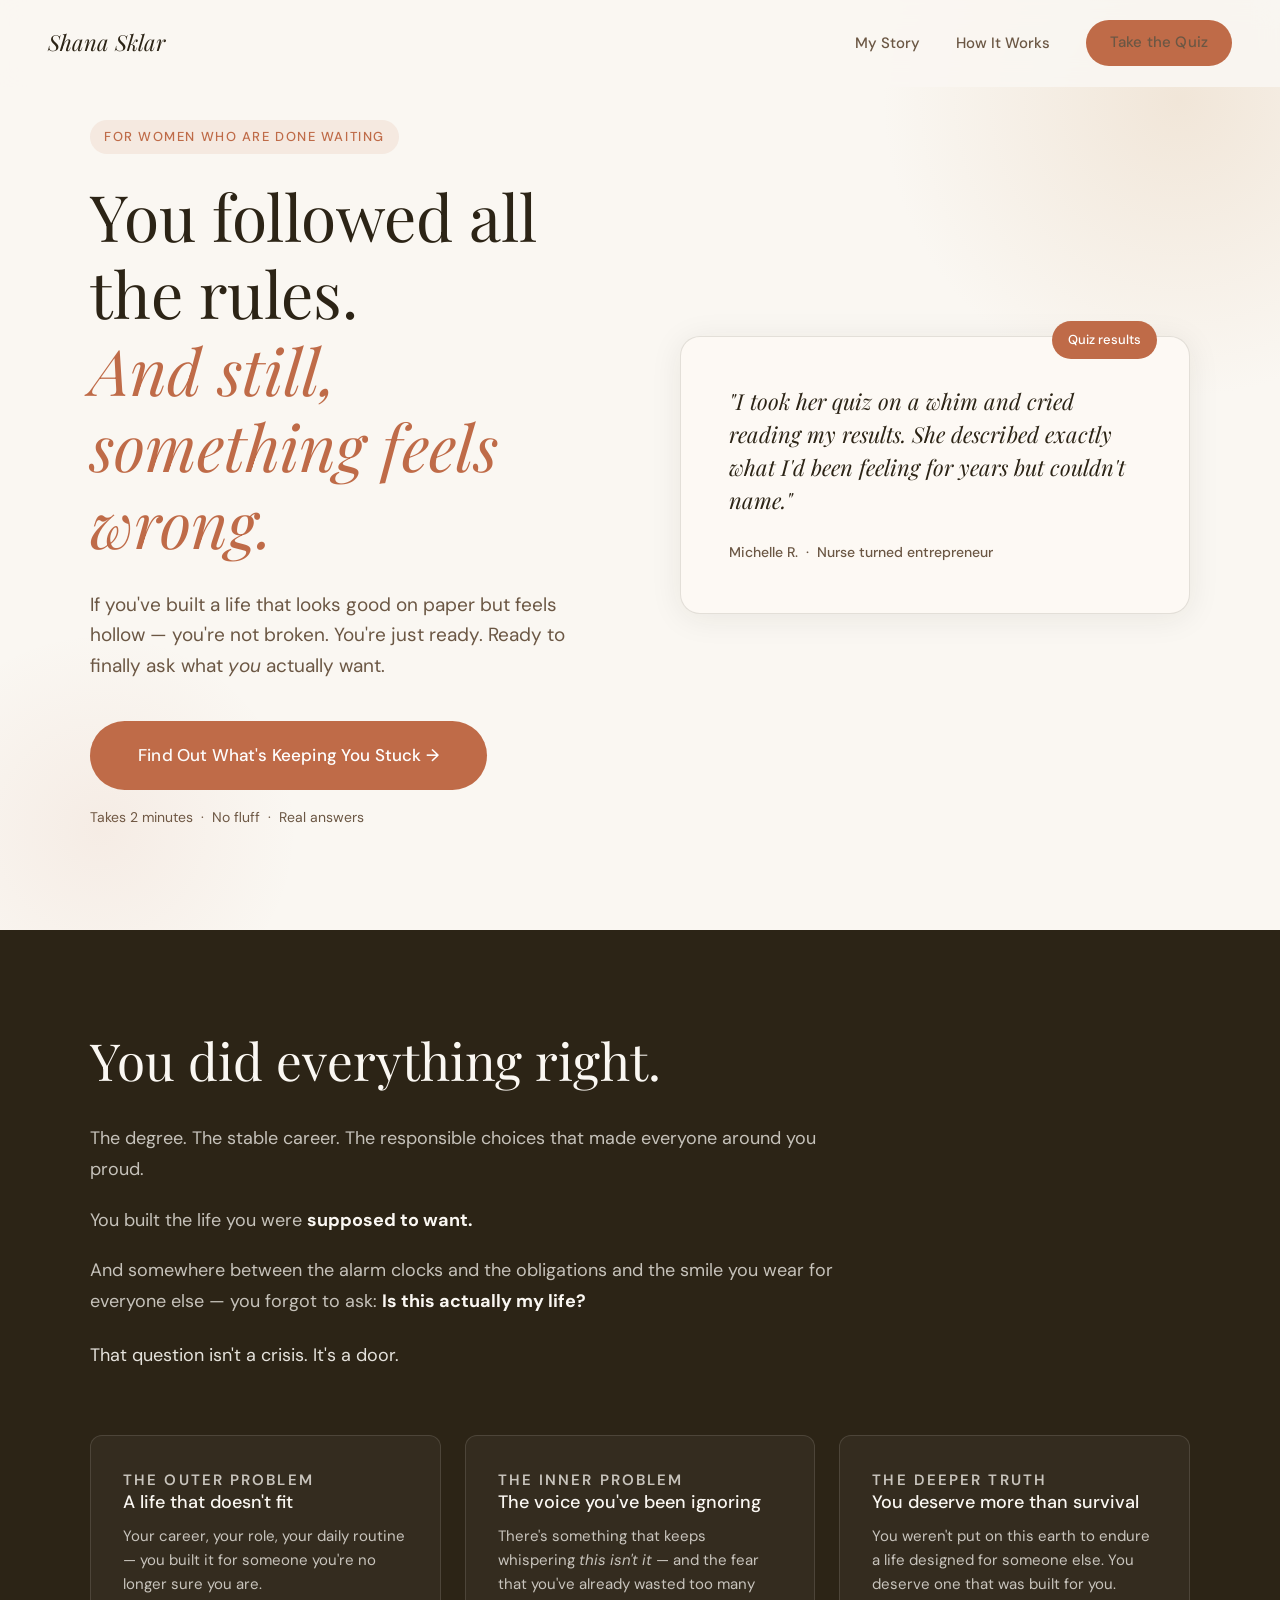
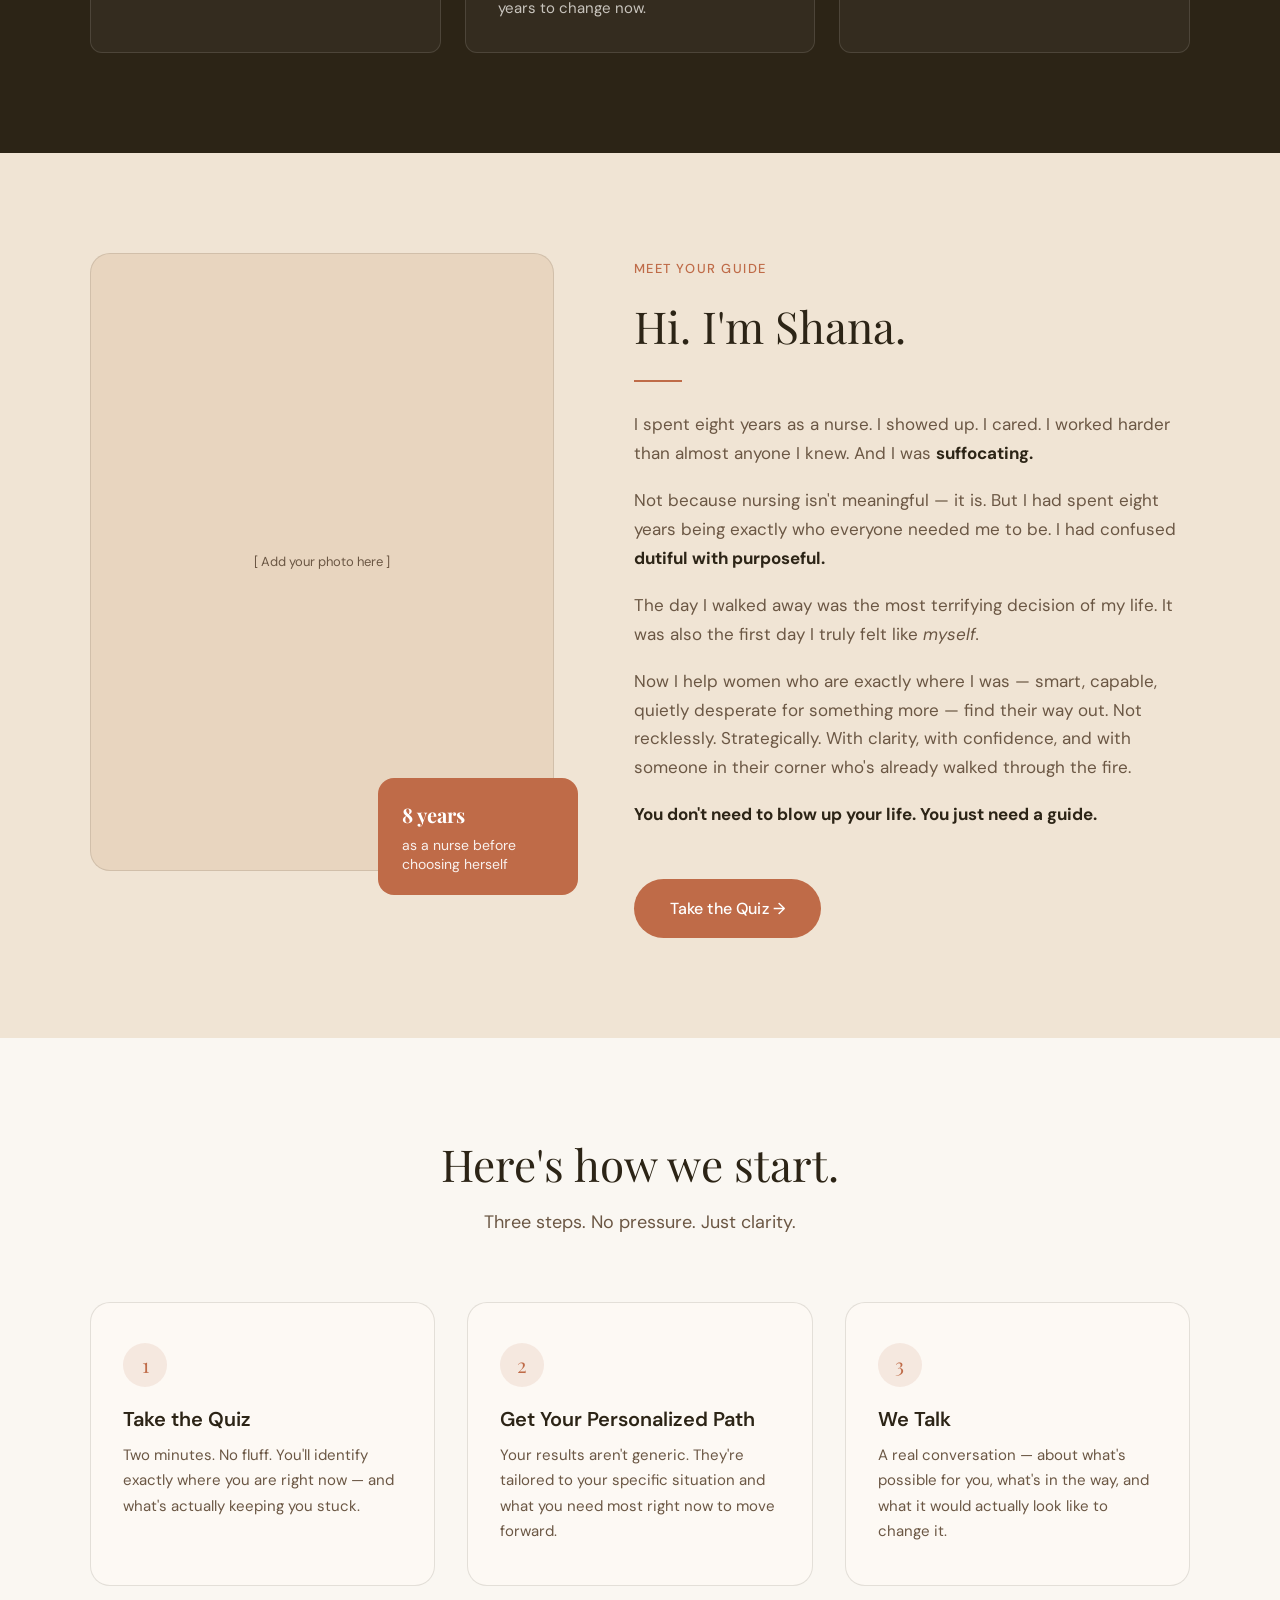
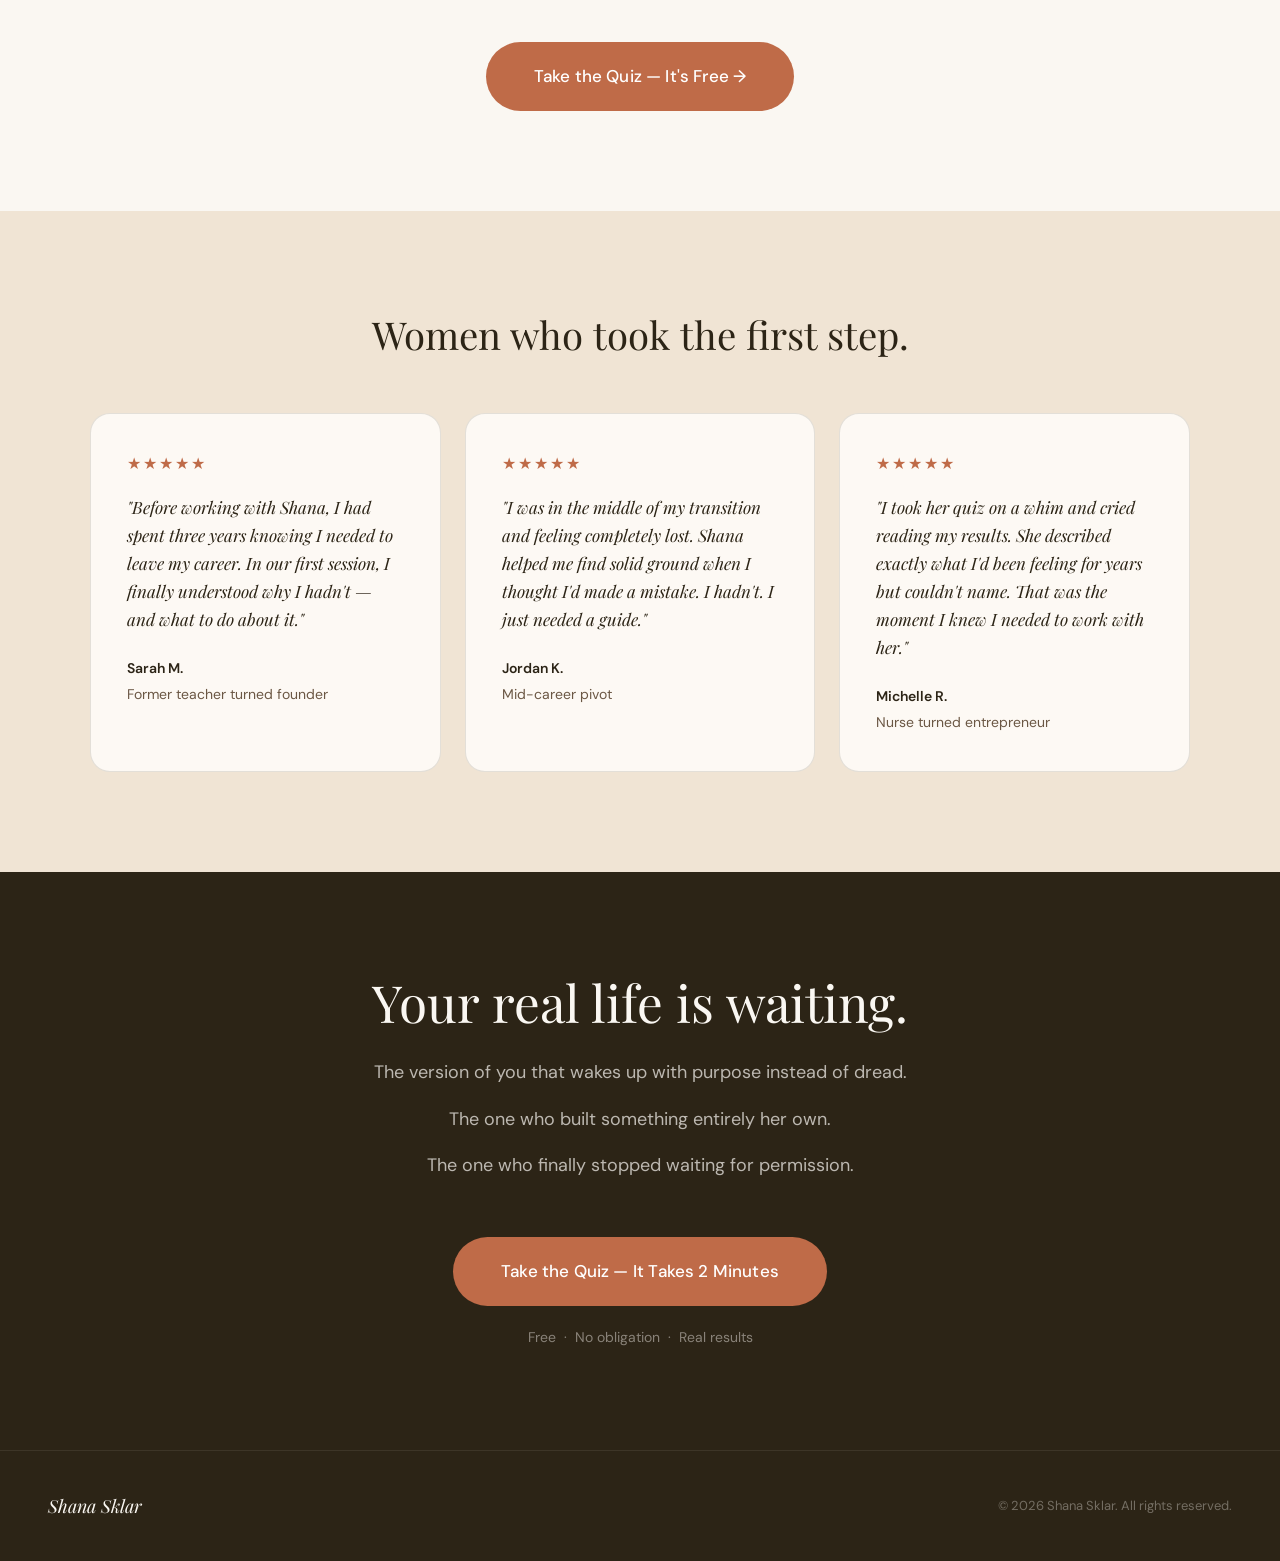
==== index.html @ ecd7fdaa "Add files via upload" ====
<!DOCTYPE html>
<html lang="en">
<head>
  <meta charset="UTF-8" />
  <meta name="viewport" content="width=device-width, initial-scale=1.0" />
  <title>Shana Sklar — Your Life Isn't Supposed to Feel Like a Trap</title>
  <meta name="description" content="Shana Sklar helps women who are done playing by everyone else's rules build a life that's actually theirs. Take the 2-minute quiz to find your path." />

  <link rel="preconnect" href="https://fonts.googleapis.com" />
  <link rel="preconnect" href="https://fonts.gstatic.com" crossorigin />
  <link href="https://fonts.googleapis.com/css2?family=Playfair+Display:ital,wght@0,400;0,500;1,400;1,500&family=DM+Sans:wght@300;400;500;600&display=swap" rel="stylesheet" />
  <link rel="stylesheet" href="style.css" />
</head>
<body>

  <!-- NAV -->
  <nav id="navbar">
    <a href="/" class="nav-logo">Shana Sklar</a>
    <ul class="nav-links">
      <li><a href="#about">My Story</a></li>
      <li><a href="#how-it-works">How It Works</a></li>
      <li><a href="quiz.html" class="btn btn-primary nav-cta">Take the Quiz</a></li>
    </ul>
  </nav>

  <!-- HERO -->
  <section class="hero" id="home">
    <div class="container">
      <div class="hero-inner">

        <div class="hero-text">
          <span class="hero-eyebrow">For women who are done waiting</span>
          <h1>You followed all the rules.<br><em>And still, something feels wrong.</em></h1>
          <p class="hero-sub">
            If you've built a life that looks good on paper but feels hollow —
            you're not broken. You're just ready. Ready to finally ask what
            <em>you</em> actually want.
          </p>
          <div class="hero-actions">
            <a href="quiz.html" class="btn btn-primary btn-lg">Find Out What's Keeping You Stuck →</a>
          </div>
          <p class="hero-note" style="margin-top:16px;">Takes 2 minutes &nbsp;·&nbsp; No fluff &nbsp;·&nbsp; Real answers</p>
        </div>

        <div class="hero-image">
          <div class="hero-card">
            <div class="hero-card-badge">Quiz results</div>
            <p class="hero-quote">
              "I took her quiz on a whim and cried reading my results.
              She described exactly what I'd been feeling for years
              but couldn't name."
            </p>
            <p class="hero-quote-author">
              Michelle R. &nbsp;·&nbsp; Nurse turned entrepreneur
            </p>
          </div>
        </div>

      </div>
    </div>
  </section>

  <!-- PROBLEM -->
  <section class="problem">
    <div class="container">

      <h2>You did everything right.</h2>
      <p>The degree. The stable career. The responsible choices that made everyone around you proud.</p>
      <p>You built the life you were <strong>supposed to want.</strong></p>
      <p>
        And somewhere between the alarm clocks and the obligations and the smile
        you wear for everyone else — you forgot to ask:
        <strong>Is this actually my life?</strong>
      </p>
      <p style="margin-top:24px; font-size:18px; color:rgba(250,247,242,0.9);">
        That question isn't a crisis. It's a door.
      </p>

      <div class="problem-pillars">
        <div class="pillar">
          <p class="pillar-label">The Outer Problem</p>
          <h4>A life that doesn't fit</h4>
          <p>Your career, your role, your daily routine — you built it for someone you're no longer sure you are.</p>
        </div>
        <div class="pillar">
          <p class="pillar-label">The Inner Problem</p>
          <h4>The voice you've been ignoring</h4>
          <p>There's something that keeps whispering <em>this isn't it</em> — and the fear that you've already wasted too many years to change now.</p>
        </div>
        <div class="pillar">
          <p class="pillar-label">The Deeper Truth</p>
          <h4>You deserve more than survival</h4>
          <p>You weren't put on this earth to endure a life designed for someone else. You deserve one that was built for you.</p>
        </div>
      </div>

    </div>
  </section>

  <!-- GUIDE -->
  <section class="guide" id="about">
    <div class="container">
      <div class="guide-inner">

        <div class="guide-image-wrap">
          <div class="guide-image-placeholder">
            <div class="placeholder-text">
              <!-- Replace this div with an <img> tag of your photo -->
              <p style="font-size:13px; color:var(--text-muted);">[ Add your photo here ]</p>
            </div>
          </div>
          <div class="guide-accent-card">
            <strong>8 years</strong>
            <p>as a nurse before choosing herself</p>
          </div>
        </div>

        <div class="guide-content">
          <span class="eyebrow">Meet your guide</span>
          <h2>Hi. I'm Shana.</h2>

          <div class="divider"></div>

          <p>I spent eight years as a nurse. I showed up. I cared. I worked harder than almost anyone I knew. And I was <strong>suffocating.</strong></p>

          <p>Not because nursing isn't meaningful — it is. But I had spent eight years being exactly who everyone needed me to be. I had confused <strong>dutiful with purposeful.</strong></p>

          <p>
            The day I walked away was the most terrifying decision of my life.
            It was also the first day I truly felt like <em>myself.</em>
          </p>

          <p>
            Now I help women who are exactly where I was — smart, capable,
            quietly desperate for something more — find their way out.
            Not recklessly. Strategically. With clarity, with confidence,
            and with someone in their corner who's already walked through the fire.
          </p>

          <p style="margin-top:8px;"><strong>You don't need to blow up your life. You just need a guide.</strong></p>

          <a href="quiz.html" class="btn btn-primary" style="margin-top:32px;">Take the Quiz →</a>
        </div>

      </div>
    </div>
  </section>

  <!-- PLAN -->
  <section class="plan" id="how-it-works">
    <div class="container">

      <h2>Here's how we start.</h2>
      <p class="sub">Three steps. No pressure. Just clarity.</p>

      <div class="plan-steps">

        <div class="plan-step">
          <div class="step-number">1</div>
          <h3>Take the Quiz</h3>
          <p>
            Two minutes. No fluff. You'll identify exactly where you are right now —
            and what's actually keeping you stuck.
          </p>
        </div>

        <div class="plan-step">
          <div class="step-number">2</div>
          <h3>Get Your Personalized Path</h3>
          <p>
            Your results aren't generic. They're tailored to your specific situation
            and what you need most right now to move forward.
          </p>
        </div>

        <div class="plan-step">
          <div class="step-number">3</div>
          <h3>We Talk</h3>
          <p>
            A real conversation — about what's possible for you, what's in the way,
            and what it would actually look like to change it.
          </p>
        </div>

      </div>

      <a href="quiz.html" class="btn btn-primary btn-lg">Take the Quiz — It's Free →</a>

    </div>
  </section>

  <!-- TESTIMONIALS -->
  <section class="testimonials">
    <div class="container">

      <h2>Women who took the first step.</h2>

      <div class="testimonial-grid">

        <div class="testimonial-card">
          <div class="testimonial-stars">★★★★★</div>
          <blockquote>
            "Before working with Shana, I had spent three years knowing I needed to leave
            my career. In our first session, I finally understood why I hadn't — and what
            to do about it."
          </blockquote>
          <div class="testimonial-author">
            Sarah M.
            <span>Former teacher turned founder</span>
          </div>
        </div>

        <div class="testimonial-card">
          <div class="testimonial-stars">★★★★★</div>
          <blockquote>
            "I was in the middle of my transition and feeling completely lost. Shana helped
            me find solid ground when I thought I'd made a mistake. I hadn't. I just needed
            a guide."
          </blockquote>
          <div class="testimonial-author">
            Jordan K.
            <span>Mid-career pivot</span>
          </div>
        </div>

        <div class="testimonial-card">
          <div class="testimonial-stars">★★★★★</div>
          <blockquote>
            "I took her quiz on a whim and cried reading my results. She described exactly
            what I'd been feeling for years but couldn't name. That was the moment I knew
            I needed to work with her."
          </blockquote>
          <div class="testimonial-author">
            Michelle R.
            <span>Nurse turned entrepreneur</span>
          </div>
        </div>

      </div>

    </div>
  </section>

  <!-- FINAL CTA -->
  <section class="cta-final">
    <div class="container container-narrow text-center">

      <h2>Your real life is waiting.</h2>

      <p>The version of you that wakes up with purpose instead of dread.</p>
      <p>The one who built something entirely her own.</p>
      <p>The one who finally stopped waiting for permission.</p>

      <a href="quiz.html" class="btn btn-primary btn-lg">Take the Quiz — It Takes 2 Minutes</a>

      <span class="cta-note">Free &nbsp;·&nbsp; No obligation &nbsp;·&nbsp; Real results</span>

    </div>
  </section>

  <!-- FOOTER -->
  <footer>
    <a href="/" class="footer-logo">Shana Sklar</a>
    <p class="footer-copy">© 2026 Shana Sklar. All rights reserved.</p>
  </footer>

  <script>
    const navbar = document.getElementById('navbar');
    window.addEventListener('scroll', () => {
      navbar.classList.toggle('scrolled', window.scrollY > 40);
    });
  </script>

</body>
</html>
---- style.css ----
:root {
  --cream: #FAF7F2;
  --warm-white: #FDF9F4;
  --text: #2C2416;
  --text-muted: #6B5744;
  --terracotta: #BF6B48;
  --terracotta-hover: #A85A39;
  --sand: #E8D5BF;
  --sand-light: #F0E4D4;
  --border: rgba(44, 36, 22, 0.12);
  --shadow: 0 4px 32px rgba(44, 36, 22, 0.08);
  --radius: 12px;
}

* { margin: 0; padding: 0; box-sizing: border-box; }

html { scroll-behavior: smooth; }

body {
  font-family: 'DM Sans', sans-serif;
  background: var(--cream);
  color: var(--text);
  line-height: 1.7;
  font-size: 17px;
  -webkit-font-smoothing: antialiased;
}

h1, h2, h3, h4 {
  font-family: 'Playfair Display', serif;
  line-height: 1.2;
  font-weight: 400;
}

p { max-width: 62ch; }

a { color: var(--terracotta); text-decoration: none; }
a:hover { color: var(--terracotta-hover); }

img { display: block; max-width: 100%; }

/* ── Buttons ── */
.btn {
  display: inline-flex;
  align-items: center;
  gap: 8px;
  padding: 16px 36px;
  border-radius: 50px;
  font-family: 'DM Sans', sans-serif;
  font-size: 16px;
  font-weight: 500;
  cursor: pointer;
  border: none;
  transition: all 0.22s ease;
  letter-spacing: 0.01em;
  text-decoration: none;
}

.btn-primary {
  background: var(--terracotta);
  color: #fff;
}
.btn-primary:hover {
  background: var(--terracotta-hover);
  color: #fff;
  transform: translateY(-2px);
  box-shadow: 0 8px 24px rgba(191, 107, 72, 0.35);
}

.btn-ghost {
  background: transparent;
  color: var(--text);
  border: 1.5px solid var(--border);
}
.btn-ghost:hover {
  border-color: var(--terracotta);
  color: var(--terracotta);
}

.btn-lg { padding: 20px 48px; font-size: 17px; }

/* ── Nav ── */
nav {
  position: fixed;
  top: 0; left: 0; right: 0;
  z-index: 100;
  padding: 20px 48px;
  display: flex;
  align-items: center;
  justify-content: space-between;
  background: rgba(250, 247, 242, 0.9);
  backdrop-filter: blur(12px);
  border-bottom: 1px solid transparent;
  transition: border-color 0.3s ease;
}

nav.scrolled { border-color: var(--border); }

.nav-logo {
  font-family: 'Playfair Display', serif;
  font-size: 22px;
  font-style: italic;
  color: var(--text);
  text-decoration: none;
}

.nav-links {
  display: flex;
  align-items: center;
  gap: 36px;
  list-style: none;
}

.nav-links a {
  color: var(--text-muted);
  font-size: 15px;
  font-weight: 500;
  text-decoration: none;
  transition: color 0.2s;
}
.nav-links a:hover { color: var(--text); }

.nav-cta {
  padding: 10px 24px;
  font-size: 14px;
}

/* ── Sections ── */
section { padding: 100px 48px; }

.container {
  max-width: 1100px;
  margin: 0 auto;
}

.container-narrow {
  max-width: 720px;
  margin: 0 auto;
}

/* ── Hero ── */
.hero {
  min-height: 100vh;
  display: flex;
  align-items: center;
  padding-top: 120px;
  background: var(--cream);
  position: relative;
  overflow: hidden;
}

.hero::before {
  content: '';
  position: absolute;
  top: -200px; right: -200px;
  width: 600px; height: 600px;
  background: radial-gradient(circle, rgba(232, 213, 191, 0.5) 0%, transparent 70%);
  border-radius: 50%;
  pointer-events: none;
}

.hero::after {
  content: '';
  position: absolute;
  bottom: -100px; left: -100px;
  width: 400px; height: 400px;
  background: radial-gradient(circle, rgba(191, 107, 72, 0.08) 0%, transparent 70%);
  border-radius: 50%;
  pointer-events: none;
}

.hero-inner {
  display: grid;
  grid-template-columns: 1fr 1fr;
  gap: 80px;
  align-items: center;
}

.hero-eyebrow {
  display: inline-block;
  font-size: 13px;
  font-weight: 500;
  letter-spacing: 0.12em;
  text-transform: uppercase;
  color: var(--terracotta);
  margin-bottom: 24px;
  padding: 6px 14px;
  background: rgba(191, 107, 72, 0.1);
  border-radius: 50px;
}

.hero h1 {
  font-size: clamp(40px, 5vw, 64px);
  margin-bottom: 28px;
  color: var(--text);
}

.hero h1 em {
  font-style: italic;
  color: var(--terracotta);
}

.hero-sub {
  font-size: 19px;
  color: var(--text-muted);
  margin-bottom: 40px;
  max-width: 52ch;
  line-height: 1.6;
}

.hero-actions {
  display: flex;
  align-items: center;
  gap: 20px;
  flex-wrap: wrap;
}

.hero-note {
  font-size: 14px;
  color: var(--text-muted);
}

.hero-image {
  position: relative;
}

.hero-card {
  background: var(--warm-white);
  border: 1px solid var(--border);
  border-radius: 20px;
  padding: 48px;
  box-shadow: var(--shadow);
  position: relative;
}

.hero-quote {
  font-family: 'Playfair Display', serif;
  font-size: 22px;
  font-style: italic;
  color: var(--text);
  line-height: 1.5;
  margin-bottom: 24px;
}

.hero-quote-author {
  font-size: 14px;
  color: var(--text-muted);
  font-weight: 500;
}

.hero-card-badge {
  position: absolute;
  top: -16px; right: 32px;
  background: var(--terracotta);
  color: #fff;
  font-size: 13px;
  font-weight: 500;
  padding: 8px 16px;
  border-radius: 50px;
}

/* ── Problem ── */
.problem {
  background: var(--text);
  color: var(--cream);
}

.problem h2 {
  font-size: clamp(32px, 4vw, 52px);
  color: var(--cream);
  margin-bottom: 32px;
}

.problem p {
  color: rgba(250, 247, 242, 0.75);
  font-size: 18px;
  margin-bottom: 20px;
  max-width: 64ch;
}

.problem p strong {
  color: var(--cream);
}

.problem-pillars {
  display: grid;
  grid-template-columns: repeat(3, 1fr);
  gap: 24px;
  margin-top: 64px;
}

.pillar {
  padding: 32px;
  border: 1px solid rgba(250, 247, 242, 0.12);
  border-radius: var(--radius);
  background: rgba(250, 247, 242, 0.04);
}

.pillar-label {
  font-size: 11px;
  font-weight: 600;
  letter-spacing: 0.14em;
  text-transform: uppercase;
  color: var(--terracotta);
  margin-bottom: 12px;
}

.pillar h4 {
  font-size: 18px;
  color: var(--cream);
  margin-bottom: 10px;
  font-family: 'DM Sans', sans-serif;
  font-weight: 500;
}

.pillar p {
  font-size: 15px;
  line-height: 1.6;
  margin-bottom: 0;
}

/* ── Guide (About) ── */
.guide {
  background: var(--sand-light);
}

.guide-inner {
  display: grid;
  grid-template-columns: 1fr 1.2fr;
  gap: 80px;
  align-items: start;
}

.guide-image-wrap {
  position: relative;
}

.guide-image-placeholder {
  width: 100%;
  aspect-ratio: 3/4;
  border-radius: 20px;
  background: var(--sand);
  display: flex;
  align-items: center;
  justify-content: center;
  color: var(--text-muted);
  font-size: 14px;
  border: 1px solid var(--border);
  overflow: hidden;
}

.guide-image-placeholder .placeholder-text {
  text-align: center;
  padding: 20px;
}

.guide-accent-card {
  position: absolute;
  bottom: -24px; right: -24px;
  background: var(--terracotta);
  color: #fff;
  border-radius: 16px;
  padding: 20px 24px;
  max-width: 200px;
}

.guide-accent-card p {
  font-size: 14px;
  line-height: 1.4;
  max-width: none;
  color: rgba(255,255,255,0.9);
}

.guide-accent-card strong {
  font-size: 20px;
  display: block;
  margin-bottom: 4px;
  font-family: 'Playfair Display', serif;
}

.guide-content .eyebrow {
  display: inline-block;
  font-size: 13px;
  font-weight: 500;
  letter-spacing: 0.12em;
  text-transform: uppercase;
  color: var(--terracotta);
  margin-bottom: 20px;
}

.guide-content h2 {
  font-size: clamp(28px, 3.5vw, 44px);
  margin-bottom: 28px;
}

.guide-content p {
  color: var(--text-muted);
  margin-bottom: 18px;
  font-size: 17px;
  max-width: 58ch;
}

.guide-content p strong {
  color: var(--text);
}

/* ── Plan ── */
.plan {
  background: var(--cream);
  text-align: center;
}

.plan h2 {
  font-size: clamp(28px, 3.5vw, 44px);
  margin-bottom: 16px;
}

.plan .sub {
  color: var(--text-muted);
  font-size: 18px;
  margin: 0 auto 64px;
}

.plan-steps {
  display: grid;
  grid-template-columns: repeat(3, 1fr);
  gap: 32px;
  margin-bottom: 56px;
}

.plan-step {
  background: var(--warm-white);
  border: 1px solid var(--border);
  border-radius: 20px;
  padding: 40px 32px;
  text-align: left;
  position: relative;
}

.step-number {
  width: 44px; height: 44px;
  border-radius: 50%;
  background: rgba(191, 107, 72, 0.12);
  color: var(--terracotta);
  font-family: 'Playfair Display', serif;
  font-size: 20px;
  display: flex;
  align-items: center;
  justify-content: center;
  margin-bottom: 20px;
}

.plan-step h3 {
  font-size: 20px;
  margin-bottom: 12px;
  font-family: 'DM Sans', sans-serif;
  font-weight: 600;
}

.plan-step p {
  color: var(--text-muted);
  font-size: 15px;
  max-width: none;
}

.connector {
  display: none;
}

/* ── Testimonials ── */
.testimonials {
  background: var(--sand-light);
}

.testimonials h2 {
  font-size: clamp(28px, 3vw, 40px);
  text-align: center;
  margin-bottom: 56px;
}

.testimonial-grid {
  display: grid;
  grid-template-columns: repeat(3, 1fr);
  gap: 24px;
}

.testimonial-card {
  background: var(--warm-white);
  border: 1px solid var(--border);
  border-radius: 20px;
  padding: 36px;
}

.testimonial-stars {
  color: var(--terracotta);
  font-size: 16px;
  letter-spacing: 2px;
  margin-bottom: 16px;
}

.testimonial-card blockquote {
  font-style: italic;
  font-size: 16px;
  color: var(--text);
  line-height: 1.65;
  margin-bottom: 24px;
  font-family: 'Playfair Display', serif;
  font-size: 17px;
}

.testimonial-author {
  font-size: 14px;
  font-weight: 600;
  color: var(--text);
}

.testimonial-author span {
  display: block;
  font-weight: 400;
  color: var(--text-muted);
  margin-top: 2px;
}

/* ── CTA Final ── */
.cta-final {
  background: var(--text);
  text-align: center;
  color: var(--cream);
}

.cta-final h2 {
  font-size: clamp(32px, 4vw, 52px);
  color: var(--cream);
  margin-bottom: 24px;
}

.cta-final p {
  color: rgba(250, 247, 242, 0.7);
  font-size: 18px;
  margin: 0 auto 16px;
  max-width: 56ch;
}

.cta-final .cta-note {
  font-size: 14px;
  color: rgba(250, 247, 242, 0.45);
  margin-top: 20px;
  display: block;
}

.cta-final .btn-primary {
  margin-top: 40px;
}

/* ── Footer ── */
footer {
  padding: 40px 48px;
  background: var(--text);
  border-top: 1px solid rgba(250,247,242,0.08);
  display: flex;
  align-items: center;
  justify-content: space-between;
  flex-wrap: wrap;
  gap: 16px;
}

.footer-logo {
  font-family: 'Playfair Display', serif;
  font-size: 18px;
  font-style: italic;
  color: var(--cream);
  text-decoration: none;
}

.footer-copy {
  font-size: 13px;
  color: rgba(250, 247, 242, 0.35);
}

/* ── Quiz Page ── */
.quiz-page {
  min-height: 100vh;
  background: var(--cream);
  display: flex;
  flex-direction: column;
}

.quiz-nav {
  padding: 24px 48px;
  display: flex;
  align-items: center;
  justify-content: space-between;
  border-bottom: 1px solid var(--border);
}

.quiz-progress-bar {
  height: 4px;
  background: var(--sand);
  border-radius: 2px;
  overflow: hidden;
}

.quiz-progress-fill {
  height: 100%;
  background: var(--terracotta);
  border-radius: 2px;
  transition: width 0.4s ease;
}

.quiz-body {
  flex: 1;
  display: flex;
  align-items: center;
  justify-content: center;
  padding: 60px 24px;
}

.quiz-screen {
  width: 100%;
  max-width: 680px;
  animation: fadeUp 0.35s ease both;
}

@keyframes fadeUp {
  from { opacity: 0; transform: translateY(20px); }
  to   { opacity: 1; transform: translateY(0); }
}

.quiz-step-label {
  font-size: 13px;
  font-weight: 500;
  letter-spacing: 0.1em;
  text-transform: uppercase;
  color: var(--terracotta);
  margin-bottom: 16px;
}

.quiz-question {
  font-family: 'Playfair Display', serif;
  font-size: clamp(22px, 3vw, 32px);
  color: var(--text);
  margin-bottom: 40px;
  line-height: 1.3;
}

.quiz-answers {
  display: flex;
  flex-direction: column;
  gap: 12px;
  margin-bottom: 40px;
}

.answer-card {
  padding: 20px 24px;
  border: 1.5px solid var(--border);
  border-radius: var(--radius);
  background: var(--warm-white);
  cursor: pointer;
  transition: all 0.2s ease;
  font-size: 16px;
  color: var(--text-muted);
  text-align: left;
  line-height: 1.5;
}

.answer-card:hover {
  border-color: var(--terracotta);
  color: var(--text);
  background: rgba(191, 107, 72, 0.04);
  transform: translateX(4px);
}

.answer-card.selected {
  border-color: var(--terracotta);
  background: rgba(191, 107, 72, 0.08);
  color: var(--text);
}

.quiz-nav-row {
  display: flex;
  align-items: center;
  justify-content: space-between;
  gap: 16px;
}

.quiz-back {
  background: none;
  border: none;
  color: var(--text-muted);
  font-family: 'DM Sans', sans-serif;
  font-size: 15px;
  cursor: pointer;
  display: flex;
  align-items: center;
  gap: 6px;
  padding: 0;
  transition: color 0.2s;
}
.quiz-back:hover { color: var(--text); }
.quiz-back:disabled { opacity: 0.3; cursor: default; }

/* Lead capture screen */
.lead-screen {
  text-align: center;
}

.lead-screen h2 {
  font-size: clamp(24px, 3vw, 36px);
  margin-bottom: 16px;
}

.lead-screen p {
  color: var(--text-muted);
  margin: 0 auto 40px;
  font-size: 17px;
}

.lead-form {
  display: flex;
  flex-direction: column;
  gap: 16px;
  max-width: 440px;
  margin: 0 auto;
}

.field {
  display: flex;
  flex-direction: column;
  gap: 6px;
  text-align: left;
}

.field label {
  font-size: 14px;
  font-weight: 500;
  color: var(--text);
}

.field input {
  padding: 14px 18px;
  border: 1.5px solid var(--border);
  border-radius: var(--radius);
  background: var(--warm-white);
  font-family: 'DM Sans', sans-serif;
  font-size: 16px;
  color: var(--text);
  transition: border-color 0.2s;
  outline: none;
}

.field input:focus {
  border-color: var(--terracotta);
}

.field input::placeholder {
  color: rgba(107, 87, 68, 0.45);
}

.lead-form .btn {
  margin-top: 8px;
}

.form-fine-print {
  font-size: 13px;
  color: var(--text-muted);
  opacity: 0.6;
  margin-top: 12px;
}

/* Loading screen */
.loading-screen {
  text-align: center;
}

.loader-dots {
  display: flex;
  gap: 8px;
  justify-content: center;
  margin-bottom: 24px;
}

.loader-dots span {
  width: 10px; height: 10px;
  background: var(--terracotta);
  border-radius: 50%;
  animation: bounce 1.4s infinite ease-in-out both;
}

.loader-dots span:nth-child(1) { animation-delay: -0.32s; }
.loader-dots span:nth-child(2) { animation-delay: -0.16s; }

@keyframes bounce {
  0%, 80%, 100% { transform: scale(0.6); opacity: 0.4; }
  40%            { transform: scale(1.1); opacity: 1; }
}

.loading-screen p {
  color: var(--text-muted);
  font-size: 17px;
  margin: 0 auto;
}

/* ── Results Page ── */
.results-page {
  min-height: 100vh;
  background: var(--cream);
}

.results-hero {
  padding: 120px 48px 80px;
  text-align: center;
  background: var(--sand-light);
  border-bottom: 1px solid var(--border);
}

.result-type-badge {
  display: inline-block;
  background: var(--terracotta);
  color: #fff;
  font-size: 12px;
  font-weight: 600;
  letter-spacing: 0.12em;
  text-transform: uppercase;
  padding: 8px 20px;
  border-radius: 50px;
  margin-bottom: 28px;
}

.results-hero h1 {
  font-size: clamp(32px, 4.5vw, 56px);
  margin-bottom: 24px;
  max-width: 16ch;
  margin-left: auto;
  margin-right: auto;
}

.results-hero .lead {
  font-size: 19px;
  color: var(--text-muted);
  max-width: 58ch;
  margin: 0 auto 48px;
  line-height: 1.65;
}

.results-body {
  padding: 80px 48px;
}

.results-grid {
  max-width: 900px;
  margin: 0 auto;
  display: grid;
  grid-template-columns: 1fr 1fr;
  gap: 32px;
  margin-bottom: 64px;
}

.result-card {
  background: var(--warm-white);
  border: 1px solid var(--border);
  border-radius: 20px;
  padding: 36px;
}

.result-card h3 {
  font-size: 16px;
  font-weight: 600;
  font-family: 'DM Sans', sans-serif;
  color: var(--text-muted);
  text-transform: uppercase;
  letter-spacing: 0.08em;
  font-size: 12px;
  margin-bottom: 12px;
}

.result-card p {
  font-size: 16px;
  color: var(--text);
  line-height: 1.6;
  max-width: none;
}

.results-copy {
  max-width: 680px;
  margin: 0 auto 80px;
}

.results-copy h2 {
  font-size: clamp(26px, 3vw, 38px);
  margin-bottom: 24px;
}

.results-copy p {
  color: var(--text-muted);
  font-size: 17px;
  margin-bottom: 20px;
  max-width: none;
}

.results-copy p strong { color: var(--text); }

.results-cta-box {
  max-width: 680px;
  margin: 0 auto;
  background: var(--text);
  border-radius: 24px;
  padding: 56px;
  text-align: center;
  color: var(--cream);
}

.results-cta-box h2 {
  color: var(--cream);
  font-size: clamp(24px, 3vw, 36px);
  margin-bottom: 16px;
}

.results-cta-box p {
  color: rgba(250, 247, 242, 0.7);
  margin: 0 auto 36px;
  font-size: 17px;
}

.calendly-placeholder {
  background: rgba(250, 247, 242, 0.06);
  border: 1px dashed rgba(250, 247, 242, 0.2);
  border-radius: 12px;
  padding: 40px;
  color: rgba(250, 247, 242, 0.5);
  font-size: 14px;
  margin-bottom: 24px;
}

/* ── Utilities ── */
.text-center { text-align: center; }
.hidden { display: none !important; }

.divider {
  width: 48px;
  height: 2px;
  background: var(--terracotta);
  margin-bottom: 28px;
}

/* ── Mobile ── */
@media (max-width: 900px) {
  nav { padding: 18px 24px; }
  .nav-links { display: none; }
  section { padding: 72px 24px; }

  .hero-inner { grid-template-columns: 1fr; gap: 40px; }
  .hero-image { display: none; }

  .problem-pillars { grid-template-columns: 1fr; }

  .guide-inner { grid-template-columns: 1fr; }
  .guide-image-wrap { display: none; }

  .plan-steps { grid-template-columns: 1fr; }

  .testimonial-grid { grid-template-columns: 1fr; }

  .results-grid { grid-template-columns: 1fr; }
  .results-hero { padding: 100px 24px 60px; }
  .results-body { padding: 60px 24px; }
  .results-cta-box { padding: 40px 24px; }

  footer { flex-direction: column; text-align: center; padding: 32px 24px; }

  .quiz-nav { padding: 18px 24px; }
}
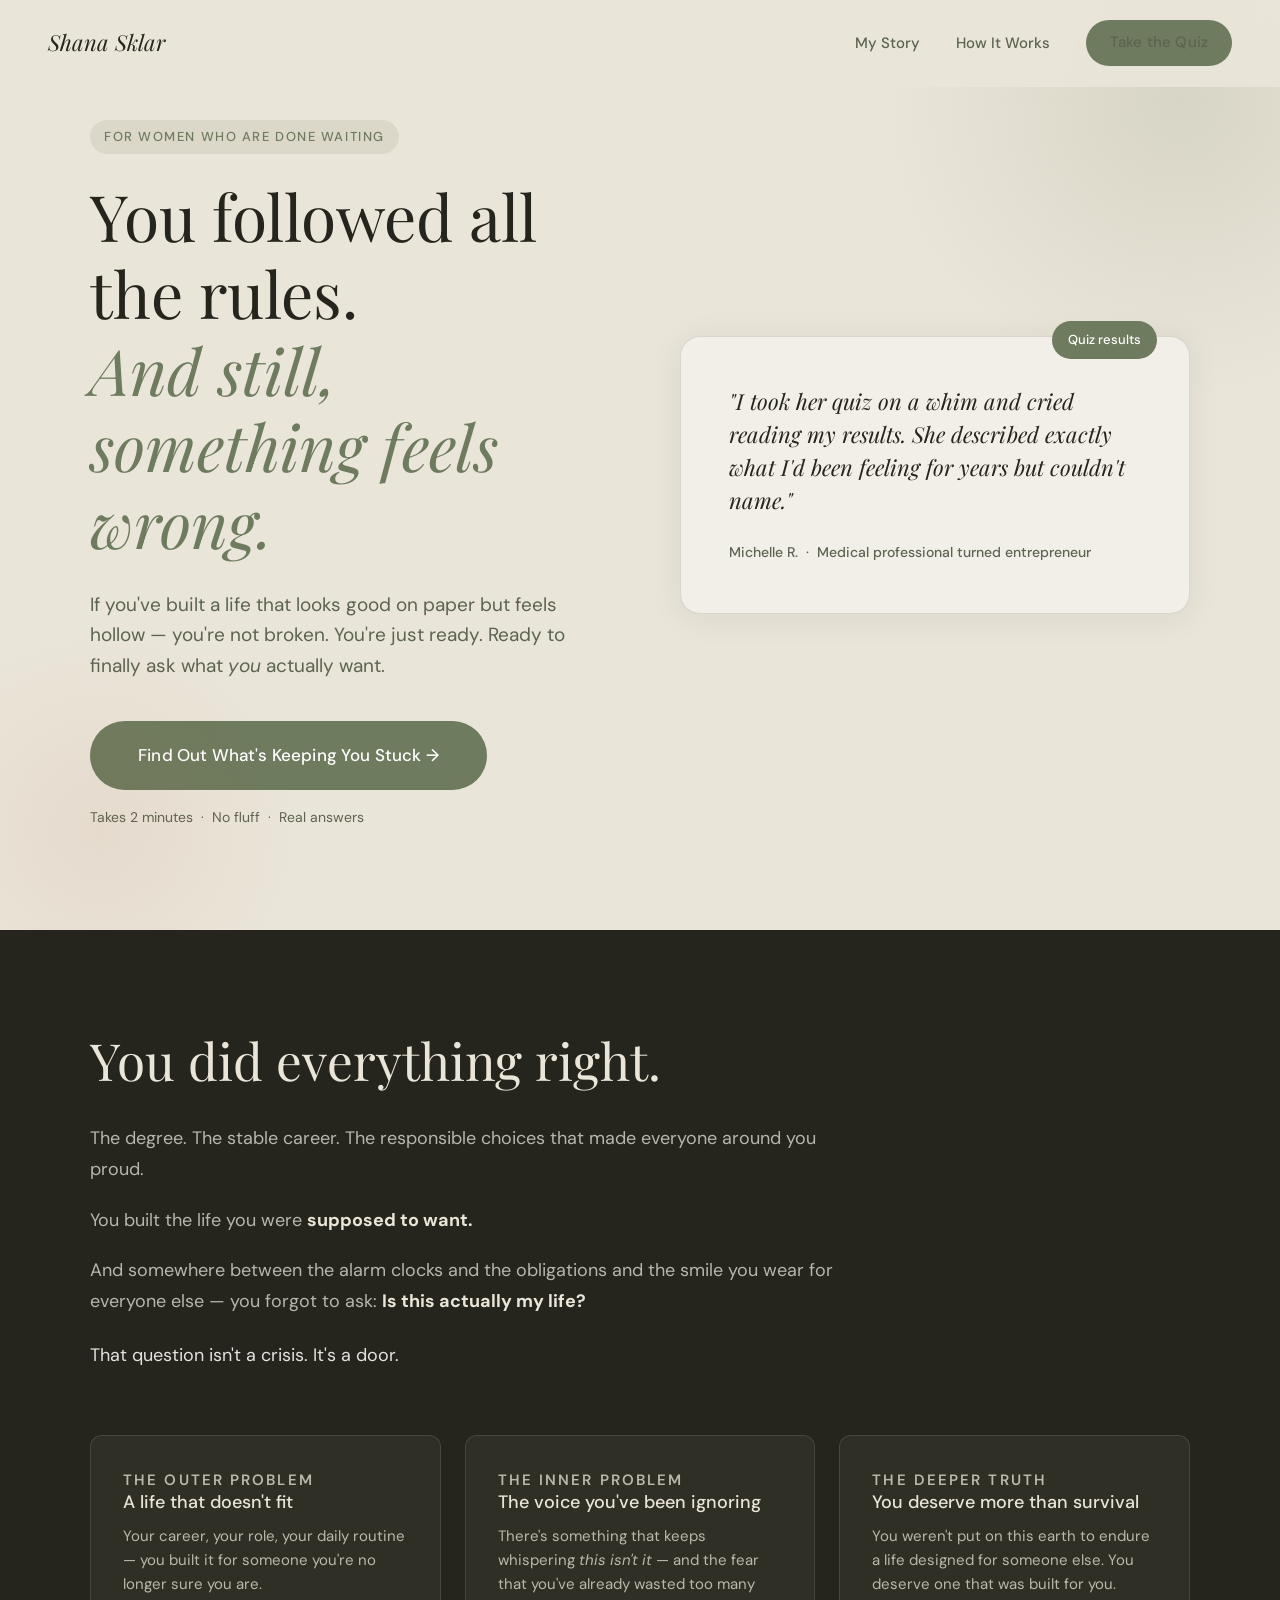
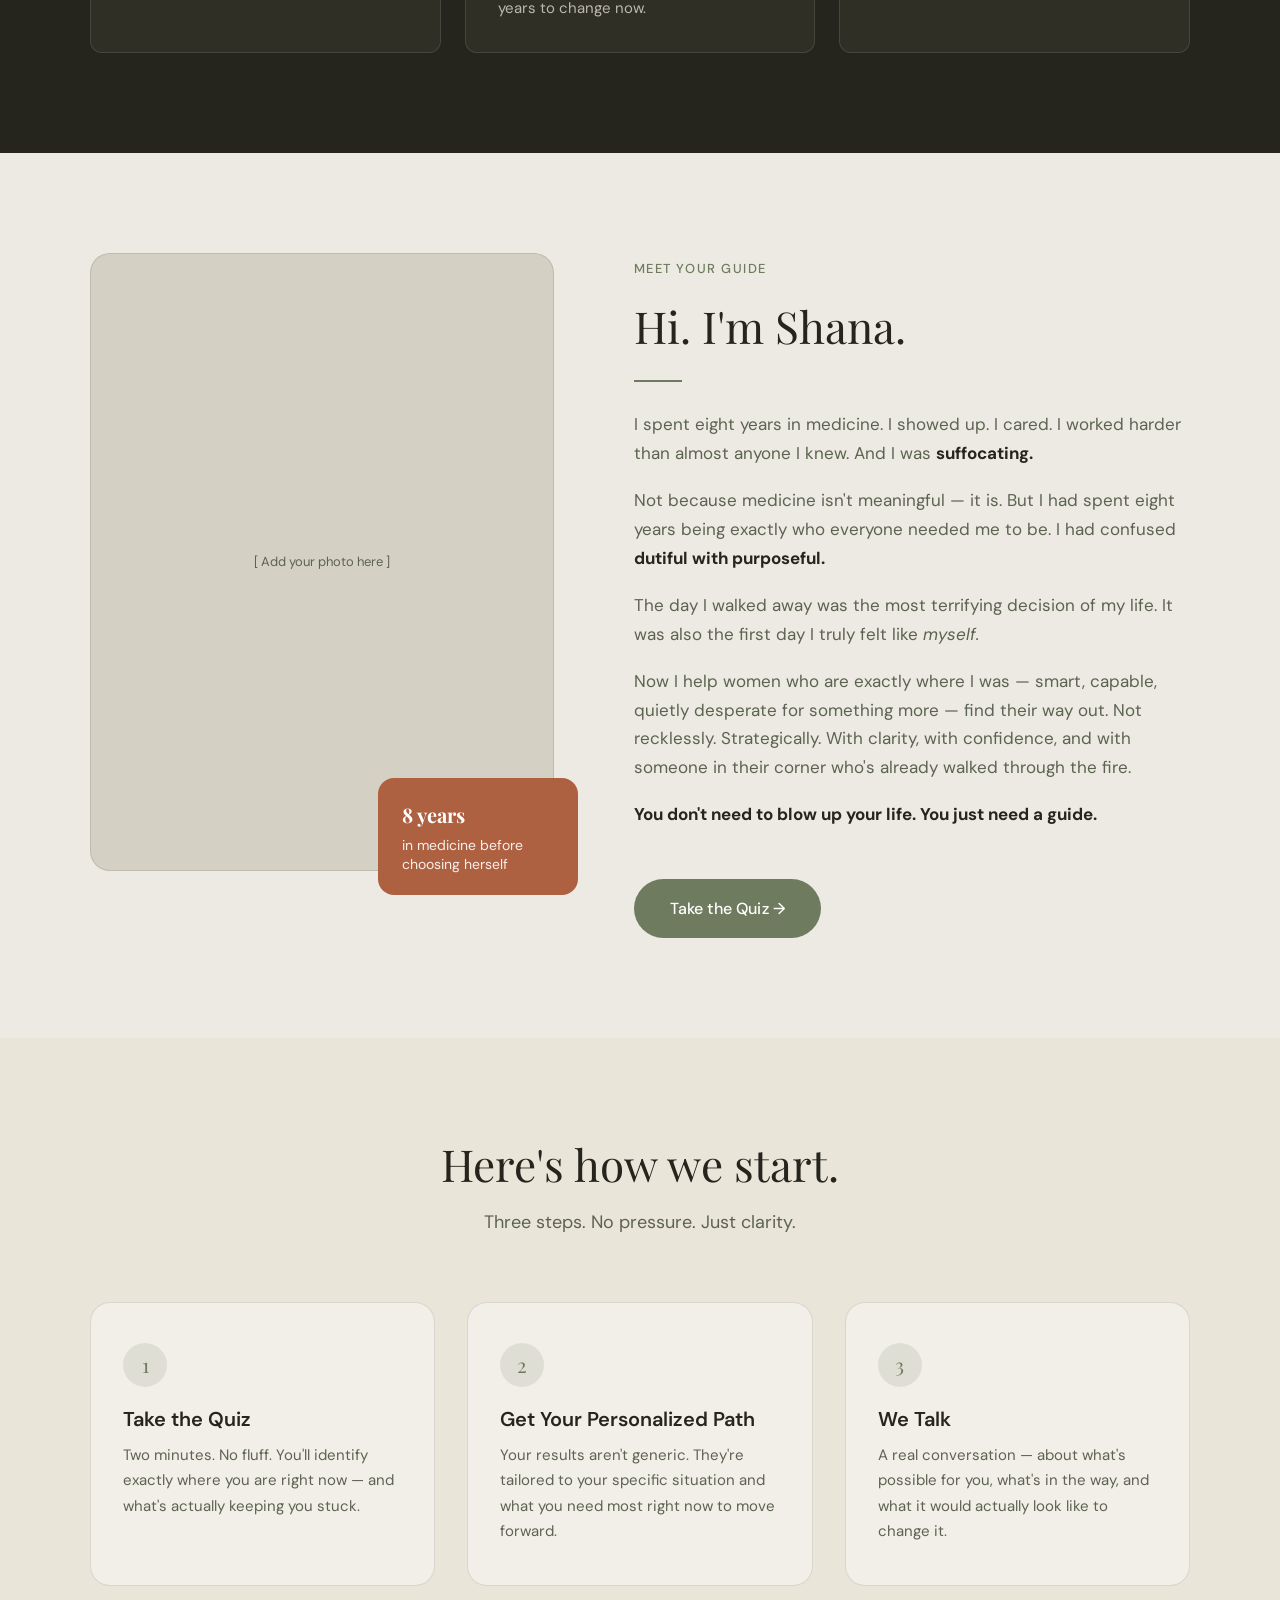
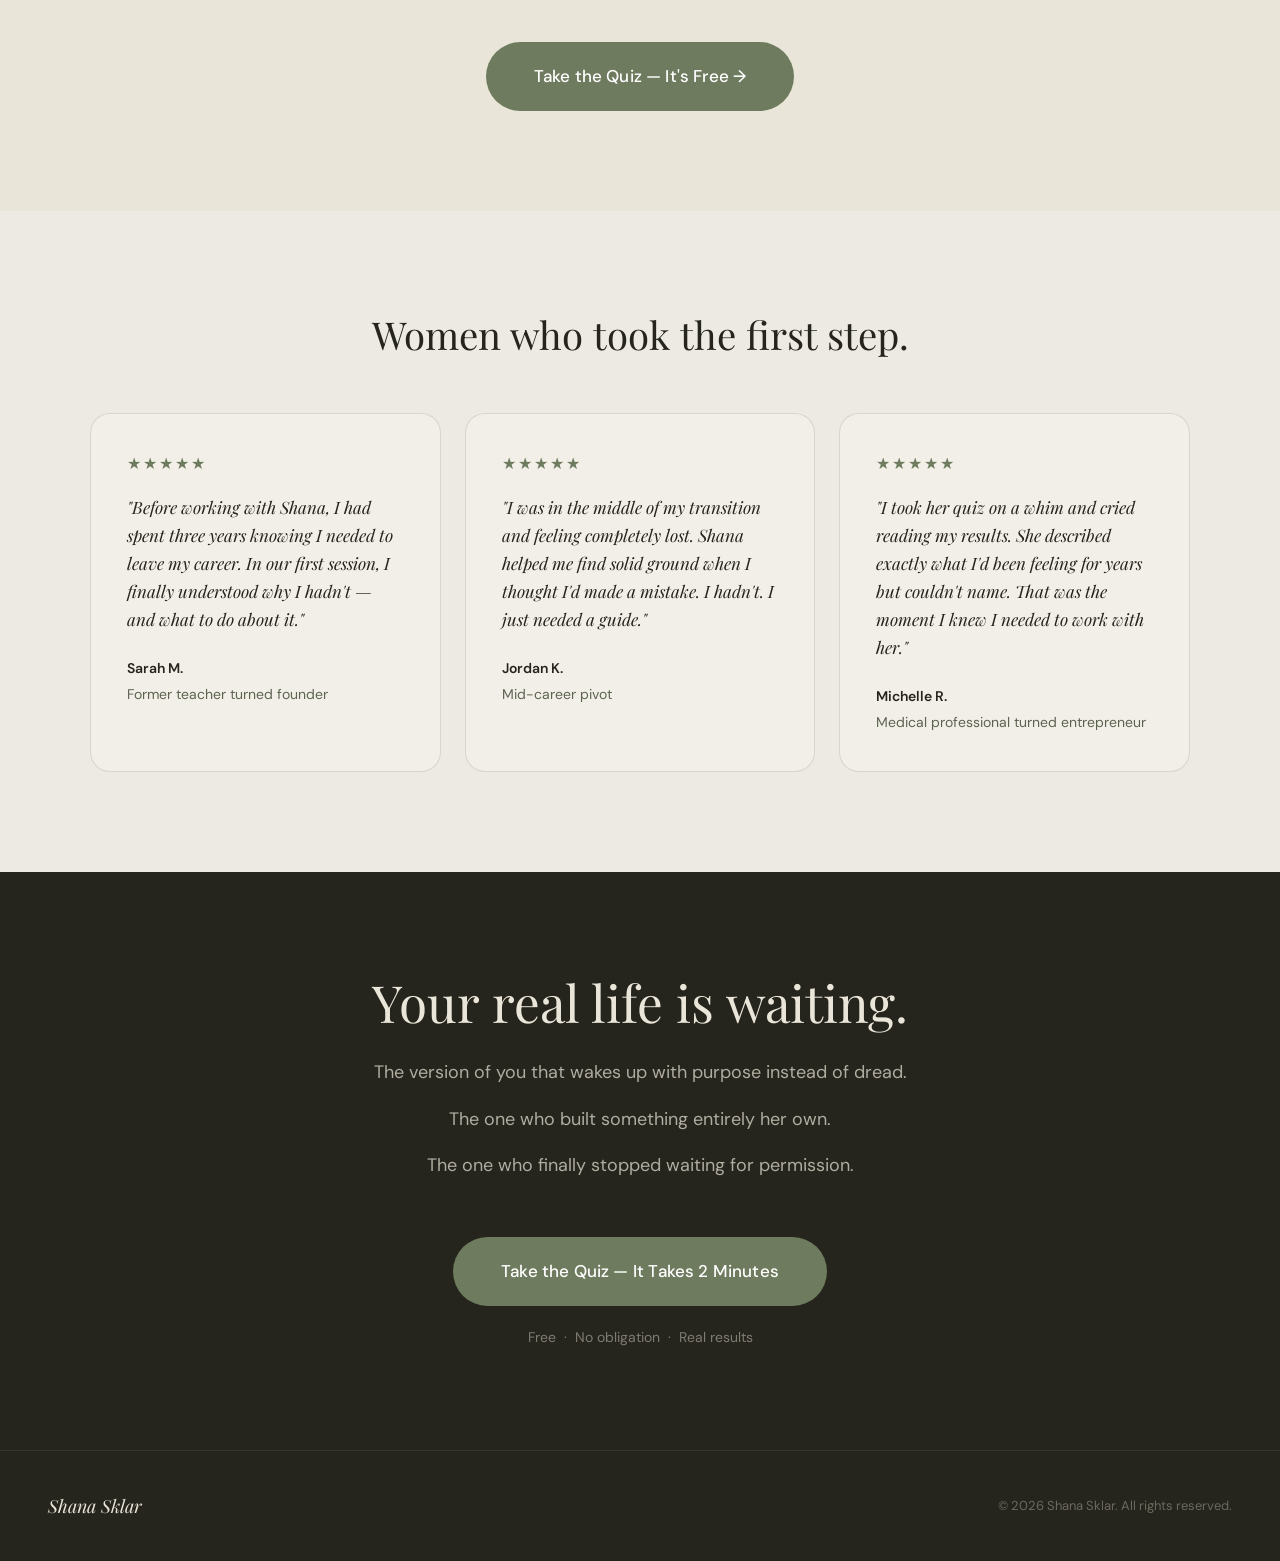
==== commit 56f36ae2: "Update index.html" ====
--- a/index.html
+++ b/index.html
@@ -51,7 +51,7 @@
               but couldn't name."
             </p>
             <p class="hero-quote-author">
-              Michelle R. &nbsp;·&nbsp; Nurse turned entrepreneur
+              Michelle R. &nbsp;·&nbsp; Medical professional turned entrepreneur
             </p>
           </div>
         </div>
@@ -111,7 +111,7 @@
           </div>
           <div class="guide-accent-card">
             <strong>8 years</strong>
-            <p>as a nurse before choosing herself</p>
+            <p>in medicine before choosing herself</p>
           </div>
         </div>
 
@@ -121,9 +121,9 @@
 
           <div class="divider"></div>
 
-          <p>I spent eight years as a nurse. I showed up. I cared. I worked harder than almost anyone I knew. And I was <strong>suffocating.</strong></p>
-
-          <p>Not because nursing isn't meaningful — it is. But I had spent eight years being exactly who everyone needed me to be. I had confused <strong>dutiful with purposeful.</strong></p>
+          <p>I spent eight years in medicine. I showed up. I cared. I worked harder than almost anyone I knew. And I was <strong>suffocating.</strong></p>
+
+          <p>Not because medicine isn't meaningful — it is. But I had spent eight years being exactly who everyone needed me to be. I had confused <strong>dutiful with purposeful.</strong></p>
 
           <p>
             The day I walked away was the most terrifying decision of my life.
@@ -232,7 +232,7 @@
           </blockquote>
           <div class="testimonial-author">
             Michelle R.
-            <span>Nurse turned entrepreneur</span>
+            <span>Medical professional turned entrepreneur</span>
           </div>
         </div>
 
--- a/style.css
+++ b/style.css
@@ -1,14 +1,15 @@
 :root {
-  --cream: #FAF7F2;
-  --warm-white: #FDF9F4;
-  --text: #2C2416;
-  --text-muted: #6B5744;
-  --terracotta: #BF6B48;
-  --terracotta-hover: #A85A39;
-  --sand: #E8D5BF;
-  --sand-light: #F0E4D4;
-  --border: rgba(44, 36, 22, 0.12);
-  --shadow: 0 4px 32px rgba(44, 36, 22, 0.08);
+  --cream: #EAE5D9;
+  --warm-white: #F2EFE8;
+  --text: #26251D;
+  --text-muted: #5C6350;
+  --terracotta: #AE6141;
+  --terracotta-hover: #9A5438;
+  --sand: #D5D0C4;
+  --sand-light: #ECEAE2;
+  --sage: #6E7B5E;
+  --border: rgba(38, 37, 29, 0.12);
+  --shadow: 0 4px 32px rgba(38, 37, 29, 0.08);
   --radius: 12px;
 }
 
@@ -33,8 +34,8 @@
 
 p { max-width: 62ch; }
 
-a { color: var(--terracotta); text-decoration: none; }
-a:hover { color: var(--terracotta-hover); }
+a { color: var(--sage); text-decoration: none; }
+a:hover { color: #556647; }
 
 img { display: block; max-width: 100%; }
 
@@ -56,14 +57,14 @@
 }
 
 .btn-primary {
-  background: var(--terracotta);
+  background: var(--sage);
   color: #fff;
 }
 .btn-primary:hover {
-  background: var(--terracotta-hover);
+  background: #556647;
   color: #fff;
   transform: translateY(-2px);
-  box-shadow: 0 8px 24px rgba(191, 107, 72, 0.35);
+  box-shadow: 0 8px 24px rgba(110, 123, 94, 0.35);
 }
 
 .btn-ghost {
@@ -72,8 +73,8 @@
   border: 1.5px solid var(--border);
 }
 .btn-ghost:hover {
-  border-color: var(--terracotta);
-  color: var(--terracotta);
+  border-color: var(--sage);
+  color: var(--sage);
 }
 
 .btn-lg { padding: 20px 48px; font-size: 17px; }
@@ -87,7 +88,7 @@
   display: flex;
   align-items: center;
   justify-content: space-between;
-  background: rgba(250, 247, 242, 0.9);
+  background: rgba(234, 229, 217, 0.92);
   backdrop-filter: blur(12px);
   border-bottom: 1px solid transparent;
   transition: border-color 0.3s ease;
@@ -153,7 +154,7 @@
   position: absolute;
   top: -200px; right: -200px;
   width: 600px; height: 600px;
-  background: radial-gradient(circle, rgba(232, 213, 191, 0.5) 0%, transparent 70%);
+  background: radial-gradient(circle, rgba(110, 123, 94, 0.15) 0%, transparent 70%);
   border-radius: 50%;
   pointer-events: none;
 }
@@ -163,7 +164,7 @@
   position: absolute;
   bottom: -100px; left: -100px;
   width: 400px; height: 400px;
-  background: radial-gradient(circle, rgba(191, 107, 72, 0.08) 0%, transparent 70%);
+  background: radial-gradient(circle, rgba(174, 97, 65, 0.08) 0%, transparent 70%);
   border-radius: 50%;
   pointer-events: none;
 }
@@ -181,10 +182,10 @@
   font-weight: 500;
   letter-spacing: 0.12em;
   text-transform: uppercase;
-  color: var(--terracotta);
+  color: var(--sage);
   margin-bottom: 24px;
   padding: 6px 14px;
-  background: rgba(191, 107, 72, 0.1);
+  background: rgba(110, 123, 94, 0.12);
   border-radius: 50px;
 }
 
@@ -196,7 +197,7 @@
 
 .hero h1 em {
   font-style: italic;
-  color: var(--terracotta);
+  color: var(--sage);
 }
 
 .hero-sub {
@@ -250,7 +251,7 @@
 .hero-card-badge {
   position: absolute;
   top: -16px; right: 32px;
-  background: var(--terracotta);
+  background: var(--sage);
   color: #fff;
   font-size: 13px;
   font-weight: 500;
@@ -271,7 +272,7 @@
 }
 
 .problem p {
-  color: rgba(250, 247, 242, 0.75);
+  color: rgba(234, 229, 217, 0.75);
   font-size: 18px;
   margin-bottom: 20px;
   max-width: 64ch;
@@ -290,9 +291,9 @@
 
 .pillar {
   padding: 32px;
-  border: 1px solid rgba(250, 247, 242, 0.12);
+  border: 1px solid rgba(234, 229, 217, 0.12);
   border-radius: var(--radius);
-  background: rgba(250, 247, 242, 0.04);
+  background: rgba(234, 229, 217, 0.05);
 }
 
 .pillar-label {
@@ -300,7 +301,7 @@
   font-weight: 600;
   letter-spacing: 0.14em;
   text-transform: uppercase;
-  color: var(--terracotta);
+  color: var(--sage);
   margin-bottom: 12px;
 }
 
@@ -383,7 +384,7 @@
   font-weight: 500;
   letter-spacing: 0.12em;
   text-transform: uppercase;
-  color: var(--terracotta);
+  color: var(--sage);
   margin-bottom: 20px;
 }
 
@@ -439,8 +440,8 @@
 .step-number {
   width: 44px; height: 44px;
   border-radius: 50%;
-  background: rgba(191, 107, 72, 0.12);
-  color: var(--terracotta);
+  background: rgba(110, 123, 94, 0.14);
+  color: var(--sage);
   font-family: 'Playfair Display', serif;
   font-size: 20px;
   display: flex;
@@ -491,7 +492,7 @@
 }
 
 .testimonial-stars {
-  color: var(--terracotta);
+  color: var(--sage);
   font-size: 16px;
   letter-spacing: 2px;
   margin-bottom: 16px;
@@ -534,7 +535,7 @@
 }
 
 .cta-final p {
-  color: rgba(250, 247, 242, 0.7);
+  color: rgba(234, 229, 217, 0.7);
   font-size: 18px;
   margin: 0 auto 16px;
   max-width: 56ch;
@@ -542,7 +543,7 @@
 
 .cta-final .cta-note {
   font-size: 14px;
-  color: rgba(250, 247, 242, 0.45);
+  color: rgba(234, 229, 217, 0.45);
   margin-top: 20px;
   display: block;
 }
@@ -555,7 +556,7 @@
 footer {
   padding: 40px 48px;
   background: var(--text);
-  border-top: 1px solid rgba(250,247,242,0.08);
+  border-top: 1px solid rgba(234,229,217,0.08);
   display: flex;
   align-items: center;
   justify-content: space-between;
@@ -573,7 +574,7 @@
 
 .footer-copy {
   font-size: 13px;
-  color: rgba(250, 247, 242, 0.35);
+  color: rgba(234, 229, 217, 0.35);
 }
 
 /* ── Quiz Page ── */
@@ -601,7 +602,7 @@
 
 .quiz-progress-fill {
   height: 100%;
-  background: var(--terracotta);
+  background: var(--sage);
   border-radius: 2px;
   transition: width 0.4s ease;
 }
@@ -630,7 +631,7 @@
   font-weight: 500;
   letter-spacing: 0.1em;
   text-transform: uppercase;
-  color: var(--terracotta);
+  color: var(--sage);
   margin-bottom: 16px;
 }
 
@@ -663,15 +664,15 @@
 }
 
 .answer-card:hover {
-  border-color: var(--terracotta);
-  color: var(--text);
-  background: rgba(191, 107, 72, 0.04);
+  border-color: var(--sage);
+  color: var(--text);
+  background: rgba(110, 123, 94, 0.06);
   transform: translateX(4px);
 }
 
 .answer-card.selected {
-  border-color: var(--terracotta);
-  background: rgba(191, 107, 72, 0.08);
+  border-color: var(--sage);
+  background: rgba(110, 123, 94, 0.1);
   color: var(--text);
 }
 
@@ -748,11 +749,11 @@
 }
 
 .field input:focus {
-  border-color: var(--terracotta);
+  border-color: var(--sage);
 }
 
 .field input::placeholder {
-  color: rgba(107, 87, 68, 0.45);
+  color: rgba(94, 90, 79, 0.45);
 }
 
 .lead-form .btn {
@@ -780,7 +781,7 @@
 
 .loader-dots span {
   width: 10px; height: 10px;
-  background: var(--terracotta);
+  background: var(--sage);
   border-radius: 50%;
   animation: bounce 1.4s infinite ease-in-out both;
 }
@@ -814,7 +815,7 @@
 
 .result-type-badge {
   display: inline-block;
-  background: var(--terracotta);
+  background: var(--sage);
   color: #fff;
   font-size: 12px;
   font-weight: 600;
@@ -915,17 +916,17 @@
 }
 
 .results-cta-box p {
-  color: rgba(250, 247, 242, 0.7);
+  color: rgba(234, 229, 217, 0.7);
   margin: 0 auto 36px;
   font-size: 17px;
 }
 
 .calendly-placeholder {
-  background: rgba(250, 247, 242, 0.06);
-  border: 1px dashed rgba(250, 247, 242, 0.2);
+  background: rgba(234, 229, 217, 0.06);
+  border: 1px dashed rgba(234, 229, 217, 0.2);
   border-radius: 12px;
   padding: 40px;
-  color: rgba(250, 247, 242, 0.5);
+  color: rgba(234, 229, 217, 0.5);
   font-size: 14px;
   margin-bottom: 24px;
 }
@@ -937,7 +938,7 @@
 .divider {
   width: 48px;
   height: 2px;
-  background: var(--terracotta);
+  background: var(--sage);
   margin-bottom: 28px;
 }
 
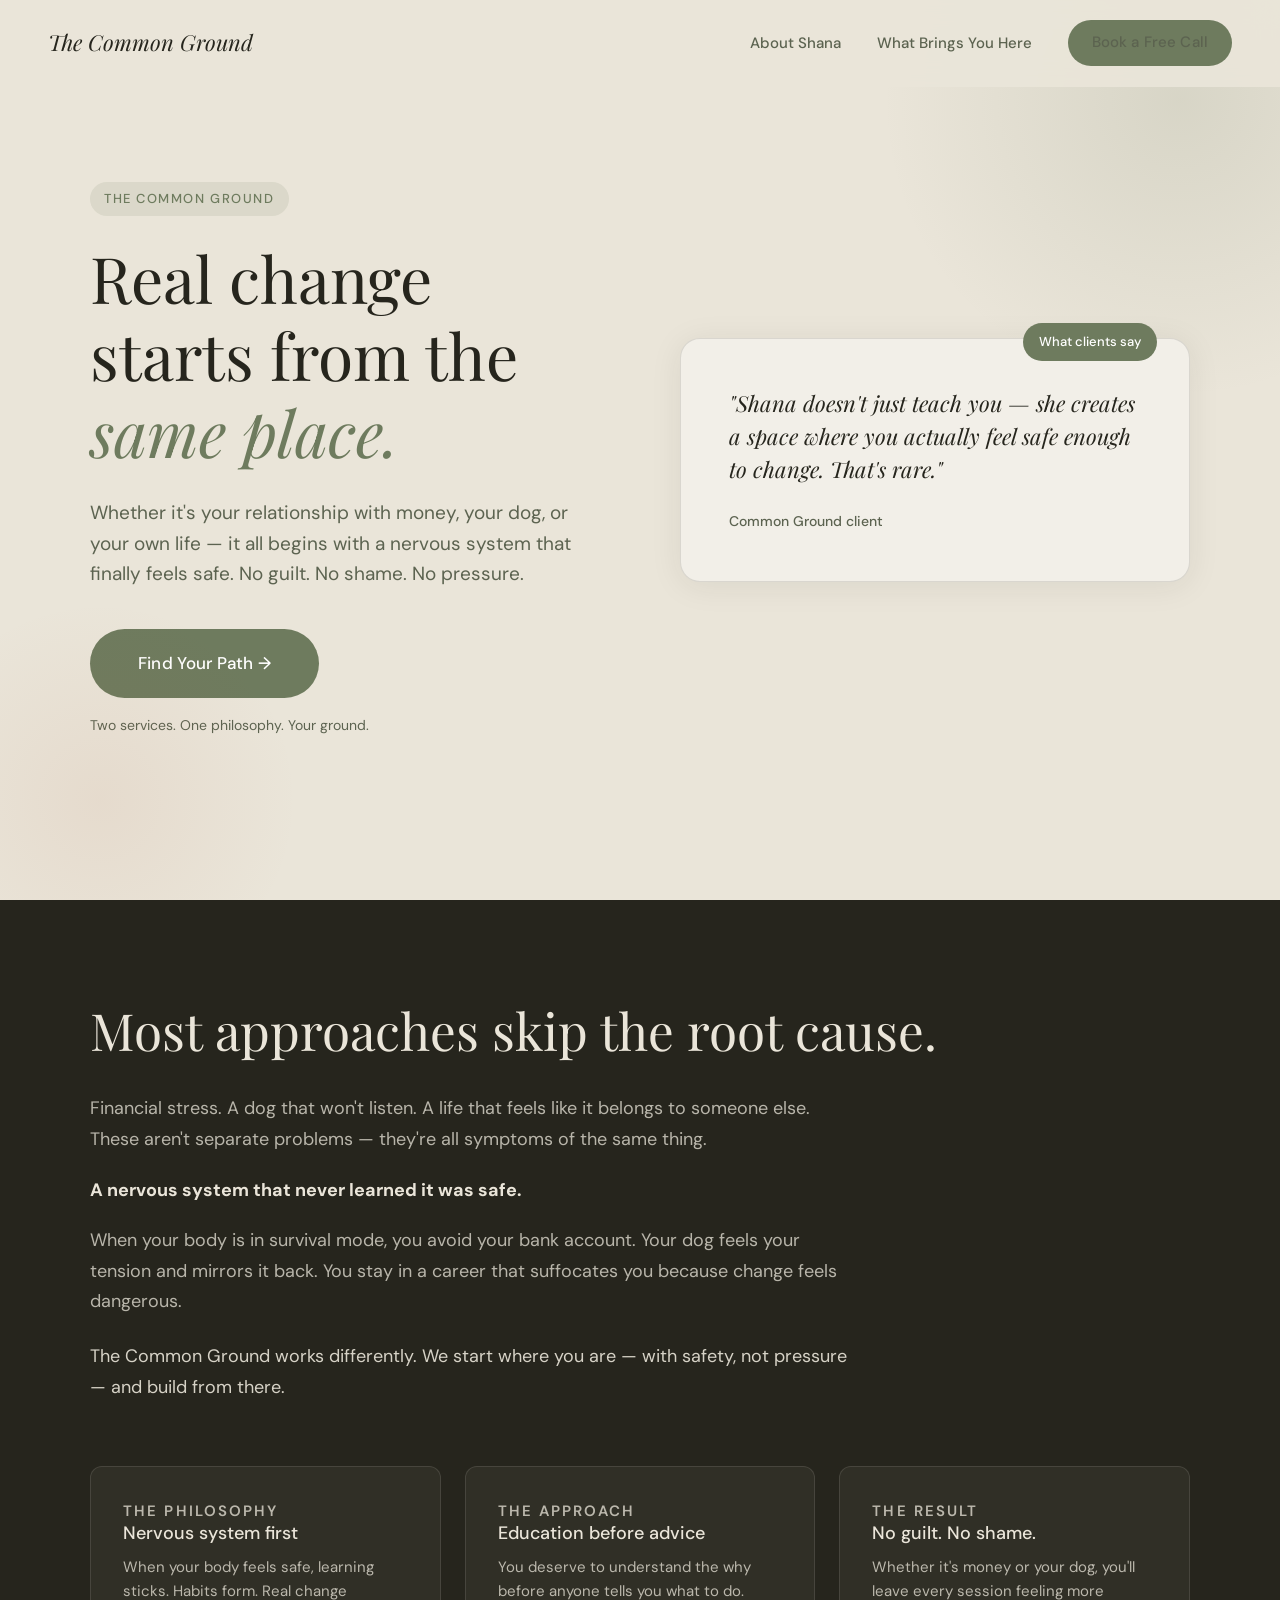
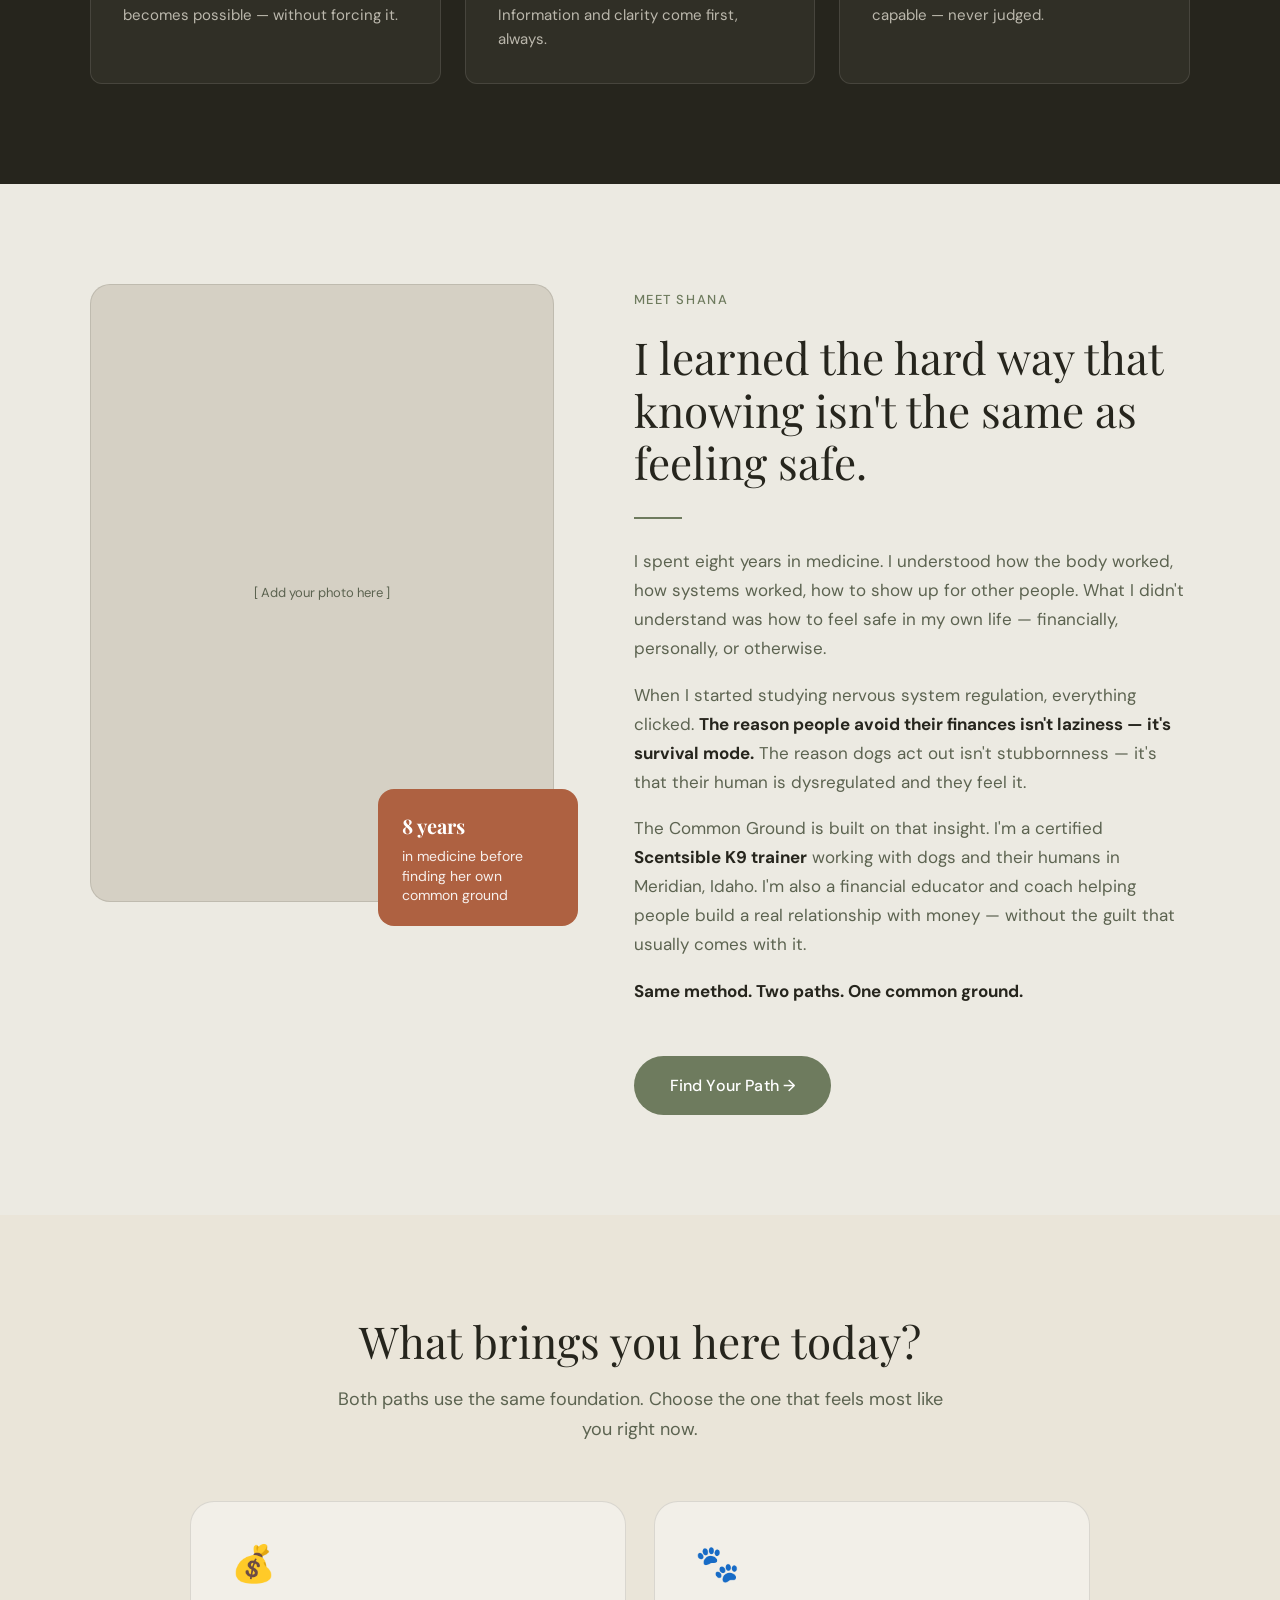
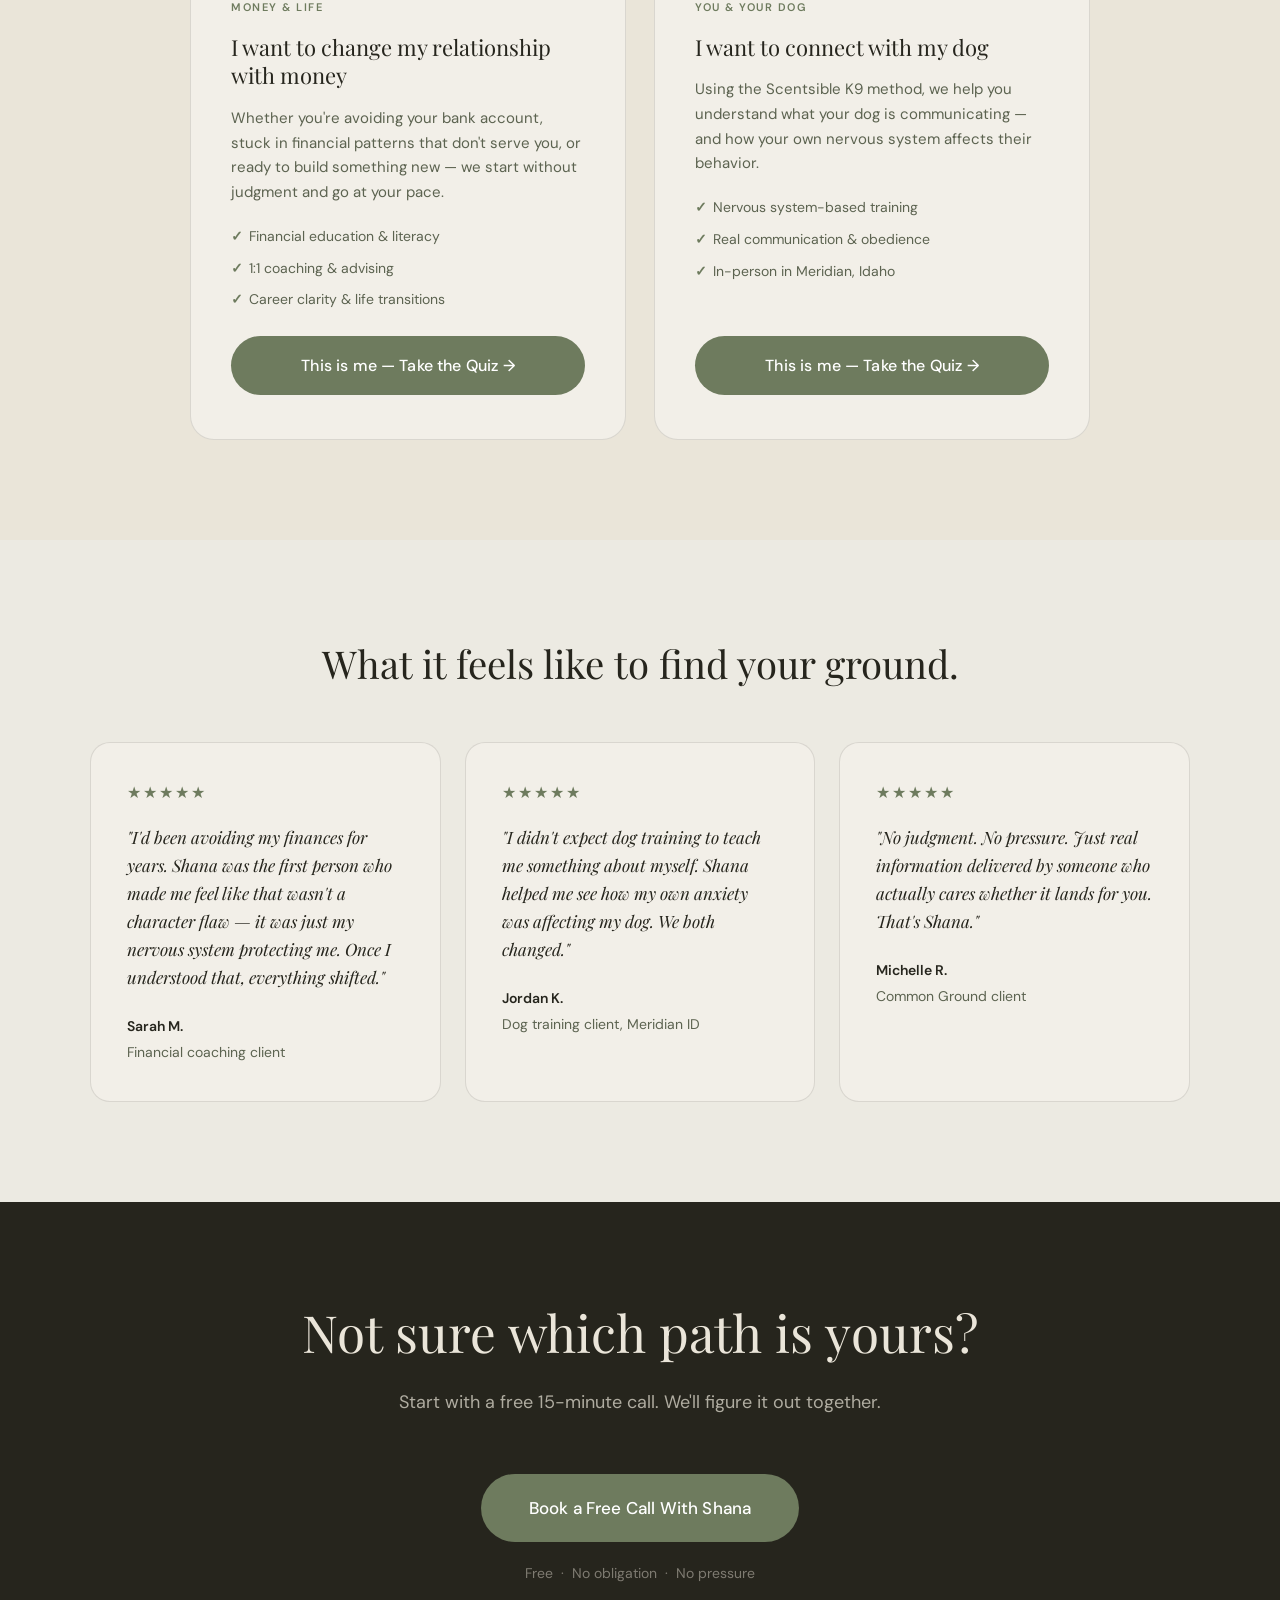
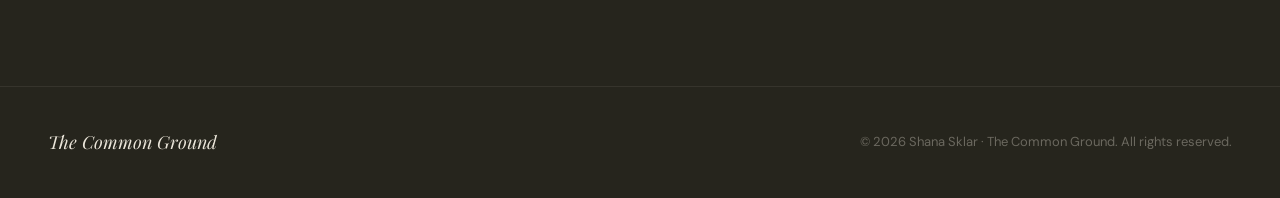
==== commit 05b18819: "Add files via upload" ====
--- a/index.html
+++ b/index.html
@@ -3,8 +3,8 @@
 <head>
   <meta charset="UTF-8" />
   <meta name="viewport" content="width=device-width, initial-scale=1.0" />
-  <title>Shana Sklar — Your Life Isn't Supposed to Feel Like a Trap</title>
-  <meta name="description" content="Shana Sklar helps women who are done playing by everyone else's rules build a life that's actually theirs. Take the 2-minute quiz to find your path." />
+  <title>The Common Ground — Shana Sklar</title>
+  <meta name="description" content="Financial coaching, dog training, and life guidance rooted in nervous system regulation. No guilt. No shame. No pressure. Find your Common Ground." />
 
   <link rel="preconnect" href="https://fonts.googleapis.com" />
   <link rel="preconnect" href="https://fonts.gstatic.com" crossorigin />
@@ -13,13 +13,12 @@
 </head>
 <body>
 
-  <!-- NAV -->
   <nav id="navbar">
-    <a href="/" class="nav-logo">Shana Sklar</a>
+    <a href="/" class="nav-logo">The Common Ground</a>
     <ul class="nav-links">
-      <li><a href="#about">My Story</a></li>
-      <li><a href="#how-it-works">How It Works</a></li>
-      <li><a href="quiz.html" class="btn btn-primary nav-cta">Take the Quiz</a></li>
+      <li><a href="#about">About Shana</a></li>
+      <li><a href="#paths">What Brings You Here</a></li>
+      <li><a href="https://calendly.com/shana-sklar1127/30min" target="_blank" class="btn btn-primary nav-cta">Book a Free Call</a></li>
     </ul>
   </nav>
 
@@ -27,77 +26,62 @@
   <section class="hero" id="home">
     <div class="container">
       <div class="hero-inner">
-
         <div class="hero-text">
-          <span class="hero-eyebrow">For women who are done waiting</span>
-          <h1>You followed all the rules.<br><em>And still, something feels wrong.</em></h1>
+          <span class="hero-eyebrow">The Common Ground</span>
+          <h1>Real change starts from the <em>same place.</em></h1>
           <p class="hero-sub">
-            If you've built a life that looks good on paper but feels hollow —
-            you're not broken. You're just ready. Ready to finally ask what
-            <em>you</em> actually want.
+            Whether it's your relationship with money, your dog, or your own life —
+            it all begins with a nervous system that finally feels safe.
+            No guilt. No shame. No pressure.
           </p>
-          <div class="hero-actions">
-            <a href="quiz.html" class="btn btn-primary btn-lg">Find Out What's Keeping You Stuck →</a>
-          </div>
-          <p class="hero-note" style="margin-top:16px;">Takes 2 minutes &nbsp;·&nbsp; No fluff &nbsp;·&nbsp; Real answers</p>
+          <a href="#paths" class="btn btn-primary btn-lg">Find Your Path →</a>
+          <p class="hero-note" style="margin-top:16px;">Two services. One philosophy. Your ground.</p>
         </div>
 
         <div class="hero-image">
           <div class="hero-card">
-            <div class="hero-card-badge">Quiz results</div>
+            <div class="hero-card-badge">What clients say</div>
             <p class="hero-quote">
-              "I took her quiz on a whim and cried reading my results.
-              She described exactly what I'd been feeling for years
-              but couldn't name."
+              "Shana doesn't just teach you — she creates a space where you
+              actually feel safe enough to change. That's rare."
             </p>
-            <p class="hero-quote-author">
-              Michelle R. &nbsp;·&nbsp; Medical professional turned entrepreneur
-            </p>
-          </div>
-        </div>
-
-      </div>
-    </div>
-  </section>
-
-  <!-- PROBLEM -->
+            <p class="hero-quote-author">Common Ground client</p>
+          </div>
+        </div>
+      </div>
+    </div>
+  </section>
+
+  <!-- PHILOSOPHY -->
   <section class="problem">
     <div class="container">
-
-      <h2>You did everything right.</h2>
-      <p>The degree. The stable career. The responsible choices that made everyone around you proud.</p>
-      <p>You built the life you were <strong>supposed to want.</strong></p>
-      <p>
-        And somewhere between the alarm clocks and the obligations and the smile
-        you wear for everyone else — you forgot to ask:
-        <strong>Is this actually my life?</strong>
-      </p>
-      <p style="margin-top:24px; font-size:18px; color:rgba(250,247,242,0.9);">
-        That question isn't a crisis. It's a door.
-      </p>
+      <h2>Most approaches skip the root cause.</h2>
+      <p>Financial stress. A dog that won't listen. A life that feels like it belongs to someone else. These aren't separate problems — they're all symptoms of the same thing.</p>
+      <p><strong>A nervous system that never learned it was safe.</strong></p>
+      <p>When your body is in survival mode, you avoid your bank account. Your dog feels your tension and mirrors it back. You stay in a career that suffocates you because change feels dangerous.</p>
+      <p style="margin-top:24px; font-size:18px; color:rgba(234,229,217,0.9);">The Common Ground works differently. We start where you are — with safety, not pressure — and build from there.</p>
 
       <div class="problem-pillars">
         <div class="pillar">
-          <p class="pillar-label">The Outer Problem</p>
-          <h4>A life that doesn't fit</h4>
-          <p>Your career, your role, your daily routine — you built it for someone you're no longer sure you are.</p>
+          <p class="pillar-label">The philosophy</p>
+          <h4>Nervous system first</h4>
+          <p>When your body feels safe, learning sticks. Habits form. Real change becomes possible — without forcing it.</p>
         </div>
         <div class="pillar">
-          <p class="pillar-label">The Inner Problem</p>
-          <h4>The voice you've been ignoring</h4>
-          <p>There's something that keeps whispering <em>this isn't it</em> — and the fear that you've already wasted too many years to change now.</p>
+          <p class="pillar-label">The approach</p>
+          <h4>Education before advice</h4>
+          <p>You deserve to understand the why before anyone tells you what to do. Information and clarity come first, always.</p>
         </div>
         <div class="pillar">
-          <p class="pillar-label">The Deeper Truth</p>
-          <h4>You deserve more than survival</h4>
-          <p>You weren't put on this earth to endure a life designed for someone else. You deserve one that was built for you.</p>
-        </div>
-      </div>
-
-    </div>
-  </section>
-
-  <!-- GUIDE -->
+          <p class="pillar-label">The result</p>
+          <h4>No guilt. No shame.</h4>
+          <p>Whether it's money or your dog, you'll leave every session feeling more capable — never judged.</p>
+        </div>
+      </div>
+    </div>
+  </section>
+
+  <!-- ABOUT SHANA -->
   <section class="guide" id="about">
     <div class="container">
       <div class="guide-inner">
@@ -105,163 +89,137 @@
         <div class="guide-image-wrap">
           <div class="guide-image-placeholder">
             <div class="placeholder-text">
-              <!-- Replace this div with an <img> tag of your photo -->
+              <!-- Replace with <img src="your-photo.jpg" alt="Shana Sklar" style="width:100%;height:100%;object-fit:cover;border-radius:20px;" /> -->
               <p style="font-size:13px; color:var(--text-muted);">[ Add your photo here ]</p>
             </div>
           </div>
           <div class="guide-accent-card">
             <strong>8 years</strong>
-            <p>in medicine before choosing herself</p>
+            <p>in medicine before finding her own common ground</p>
           </div>
         </div>
 
         <div class="guide-content">
-          <span class="eyebrow">Meet your guide</span>
-          <h2>Hi. I'm Shana.</h2>
-
+          <span class="eyebrow">Meet Shana</span>
+          <h2>I learned the hard way that knowing isn't the same as feeling safe.</h2>
           <div class="divider"></div>
 
-          <p>I spent eight years in medicine. I showed up. I cared. I worked harder than almost anyone I knew. And I was <strong>suffocating.</strong></p>
-
-          <p>Not because medicine isn't meaningful — it is. But I had spent eight years being exactly who everyone needed me to be. I had confused <strong>dutiful with purposeful.</strong></p>
-
+          <p>I spent eight years in medicine. I understood how the body worked, how systems worked, how to show up for other people. What I didn't understand was how to feel safe in my own life — financially, personally, or otherwise.</p>
+
+          <p>When I started studying nervous system regulation, everything clicked. <strong>The reason people avoid their finances isn't laziness — it's survival mode.</strong> The reason dogs act out isn't stubbornness — it's that their human is dysregulated and they feel it.</p>
+
+          <p>The Common Ground is built on that insight. I'm a certified <strong>Scentsible K9 trainer</strong> working with dogs and their humans in Meridian, Idaho. I'm also a financial educator and coach helping people build a real relationship with money — without the guilt that usually comes with it.</p>
+
+          <p><strong>Same method. Two paths. One common ground.</strong></p>
+
+          <a href="#paths" class="btn btn-primary" style="margin-top:32px;">Find Your Path →</a>
+        </div>
+      </div>
+    </div>
+  </section>
+
+  <!-- THE FORK -->
+  <section class="paths-section" id="paths">
+    <div class="container">
+      <div class="text-center" style="margin-bottom:56px;">
+        <h2 style="font-size:clamp(28px,3.5vw,44px); margin-bottom:16px;">What brings you here today?</h2>
+        <p style="color:var(--text-muted); font-size:18px; margin:0 auto; max-width:52ch;">
+          Both paths use the same foundation. Choose the one that feels most like you right now.
+        </p>
+      </div>
+
+      <div class="path-cards">
+
+        <div class="path-card path-card--finance">
+          <div class="path-card-icon">💰</div>
+          <div class="path-card-label">Money & Life</div>
+          <h3>I want to change my relationship with money</h3>
           <p>
-            The day I walked away was the most terrifying decision of my life.
-            It was also the first day I truly felt like <em>myself.</em>
+            Whether you're avoiding your bank account, stuck in financial patterns that don't serve you,
+            or ready to build something new — we start without judgment and go at your pace.
           </p>
-
+          <ul class="path-list">
+            <li>Financial education &amp; literacy</li>
+            <li>1:1 coaching &amp; advising</li>
+            <li>Career clarity &amp; life transitions</li>
+          </ul>
+          <a href="quiz-financial.html" class="btn btn-primary" style="width:100%; justify-content:center; margin-top:auto;">
+            This is me — Take the Quiz →
+          </a>
+        </div>
+
+        <div class="path-card path-card--dogs">
+          <div class="path-card-icon">🐾</div>
+          <div class="path-card-label">You &amp; Your Dog</div>
+          <h3>I want to connect with my dog</h3>
           <p>
-            Now I help women who are exactly where I was — smart, capable,
-            quietly desperate for something more — find their way out.
-            Not recklessly. Strategically. With clarity, with confidence,
-            and with someone in their corner who's already walked through the fire.
+            Using the Scentsible K9 method, we help you understand what your dog is communicating —
+            and how your own nervous system affects their behavior.
           </p>
-
-          <p style="margin-top:8px;"><strong>You don't need to blow up your life. You just need a guide.</strong></p>
-
-          <a href="quiz.html" class="btn btn-primary" style="margin-top:32px;">Take the Quiz →</a>
-        </div>
-
-      </div>
-    </div>
-  </section>
-
-  <!-- PLAN -->
-  <section class="plan" id="how-it-works">
-    <div class="container">
-
-      <h2>Here's how we start.</h2>
-      <p class="sub">Three steps. No pressure. Just clarity.</p>
-
-      <div class="plan-steps">
-
-        <div class="plan-step">
-          <div class="step-number">1</div>
-          <h3>Take the Quiz</h3>
-          <p>
-            Two minutes. No fluff. You'll identify exactly where you are right now —
-            and what's actually keeping you stuck.
-          </p>
-        </div>
-
-        <div class="plan-step">
-          <div class="step-number">2</div>
-          <h3>Get Your Personalized Path</h3>
-          <p>
-            Your results aren't generic. They're tailored to your specific situation
-            and what you need most right now to move forward.
-          </p>
-        </div>
-
-        <div class="plan-step">
-          <div class="step-number">3</div>
-          <h3>We Talk</h3>
-          <p>
-            A real conversation — about what's possible for you, what's in the way,
-            and what it would actually look like to change it.
-          </p>
-        </div>
-
-      </div>
-
-      <a href="quiz.html" class="btn btn-primary btn-lg">Take the Quiz — It's Free →</a>
-
+          <ul class="path-list">
+            <li>Nervous system-based training</li>
+            <li>Real communication &amp; obedience</li>
+            <li>In-person in Meridian, Idaho</li>
+          </ul>
+          <a href="quiz-dogs.html" class="btn btn-primary" style="width:100%; justify-content:center; margin-top:auto;">
+            This is me — Take the Quiz →
+          </a>
+        </div>
+
+      </div>
     </div>
   </section>
 
   <!-- TESTIMONIALS -->
   <section class="testimonials">
     <div class="container">
-
-      <h2>Women who took the first step.</h2>
-
+      <h2>What it feels like to find your ground.</h2>
       <div class="testimonial-grid">
 
         <div class="testimonial-card">
           <div class="testimonial-stars">★★★★★</div>
-          <blockquote>
-            "Before working with Shana, I had spent three years knowing I needed to leave
-            my career. In our first session, I finally understood why I hadn't — and what
-            to do about it."
-          </blockquote>
+          <blockquote>"I'd been avoiding my finances for years. Shana was the first person who made me feel like that wasn't a character flaw — it was just my nervous system protecting me. Once I understood that, everything shifted."</blockquote>
           <div class="testimonial-author">
             Sarah M.
-            <span>Former teacher turned founder</span>
+            <span>Financial coaching client</span>
           </div>
         </div>
 
         <div class="testimonial-card">
           <div class="testimonial-stars">★★★★★</div>
-          <blockquote>
-            "I was in the middle of my transition and feeling completely lost. Shana helped
-            me find solid ground when I thought I'd made a mistake. I hadn't. I just needed
-            a guide."
-          </blockquote>
+          <blockquote>"I didn't expect dog training to teach me something about myself. Shana helped me see how my own anxiety was affecting my dog. We both changed."</blockquote>
           <div class="testimonial-author">
             Jordan K.
-            <span>Mid-career pivot</span>
+            <span>Dog training client, Meridian ID</span>
           </div>
         </div>
 
         <div class="testimonial-card">
           <div class="testimonial-stars">★★★★★</div>
-          <blockquote>
-            "I took her quiz on a whim and cried reading my results. She described exactly
-            what I'd been feeling for years but couldn't name. That was the moment I knew
-            I needed to work with her."
-          </blockquote>
+          <blockquote>"No judgment. No pressure. Just real information delivered by someone who actually cares whether it lands for you. That's Shana."</blockquote>
           <div class="testimonial-author">
             Michelle R.
-            <span>Medical professional turned entrepreneur</span>
-          </div>
-        </div>
-
-      </div>
-
+            <span>Common Ground client</span>
+          </div>
+        </div>
+
+      </div>
     </div>
   </section>
 
   <!-- FINAL CTA -->
   <section class="cta-final">
     <div class="container container-narrow text-center">
-
-      <h2>Your real life is waiting.</h2>
-
-      <p>The version of you that wakes up with purpose instead of dread.</p>
-      <p>The one who built something entirely her own.</p>
-      <p>The one who finally stopped waiting for permission.</p>
-
-      <a href="quiz.html" class="btn btn-primary btn-lg">Take the Quiz — It Takes 2 Minutes</a>
-
-      <span class="cta-note">Free &nbsp;·&nbsp; No obligation &nbsp;·&nbsp; Real results</span>
-
-    </div>
-  </section>
-
-  <!-- FOOTER -->
+      <h2>Not sure which path is yours?</h2>
+      <p>Start with a free 15-minute call. We'll figure it out together.</p>
+      <a href="https://calendly.com/shana-sklar1127/30min" target="_blank" class="btn btn-primary btn-lg">Book a Free Call With Shana</a>
+      <span class="cta-note">Free &nbsp;·&nbsp; No obligation &nbsp;·&nbsp; No pressure</span>
+    </div>
+  </section>
+
   <footer>
-    <a href="/" class="footer-logo">Shana Sklar</a>
-    <p class="footer-copy">© 2026 Shana Sklar. All rights reserved.</p>
+    <a href="/" class="footer-logo">The Common Ground</a>
+    <p class="footer-copy">© 2026 Shana Sklar · The Common Ground. All rights reserved.</p>
   </footer>
 
   <script>
--- a/style.css
+++ b/style.css
@@ -931,6 +931,93 @@
   margin-bottom: 24px;
 }
 
+/* ── Path Cards (fork section) ── */
+.paths-section {
+  background: var(--cream);
+  padding: 100px 48px;
+}
+
+.path-cards {
+  display: grid;
+  grid-template-columns: 1fr 1fr;
+  gap: 28px;
+  max-width: 900px;
+  margin: 0 auto;
+}
+
+.path-card {
+  background: var(--warm-white);
+  border: 1.5px solid var(--border);
+  border-radius: 24px;
+  padding: 44px 40px;
+  display: flex;
+  flex-direction: column;
+  gap: 16px;
+  transition: box-shadow 0.25s ease, transform 0.25s ease;
+}
+
+.path-card:hover {
+  box-shadow: var(--shadow);
+  transform: translateY(-4px);
+}
+
+.path-card-icon {
+  font-size: 36px;
+  line-height: 1;
+}
+
+.path-card-label {
+  font-size: 11px;
+  font-weight: 600;
+  letter-spacing: 0.14em;
+  text-transform: uppercase;
+  color: var(--sage);
+}
+
+.path-card h3 {
+  font-family: 'Playfair Display', serif;
+  font-size: 22px;
+  color: var(--text);
+  line-height: 1.3;
+  margin: 0;
+}
+
+.path-card p {
+  color: var(--text-muted);
+  font-size: 15px;
+  line-height: 1.65;
+  max-width: none;
+  margin: 0;
+}
+
+.path-list {
+  list-style: none;
+  display: flex;
+  flex-direction: column;
+  gap: 8px;
+  margin: 4px 0 8px;
+}
+
+.path-list li {
+  font-size: 14px;
+  color: var(--text-muted);
+  padding-left: 18px;
+  position: relative;
+}
+
+.path-list li::before {
+  content: '✓';
+  position: absolute;
+  left: 0;
+  color: var(--sage);
+  font-weight: 600;
+}
+
+@media (max-width: 900px) {
+  .paths-section { padding: 72px 24px; }
+  .path-cards { grid-template-columns: 1fr; }
+}
+
 /* ── Utilities ── */
 .text-center { text-align: center; }
 .hidden { display: none !important; }
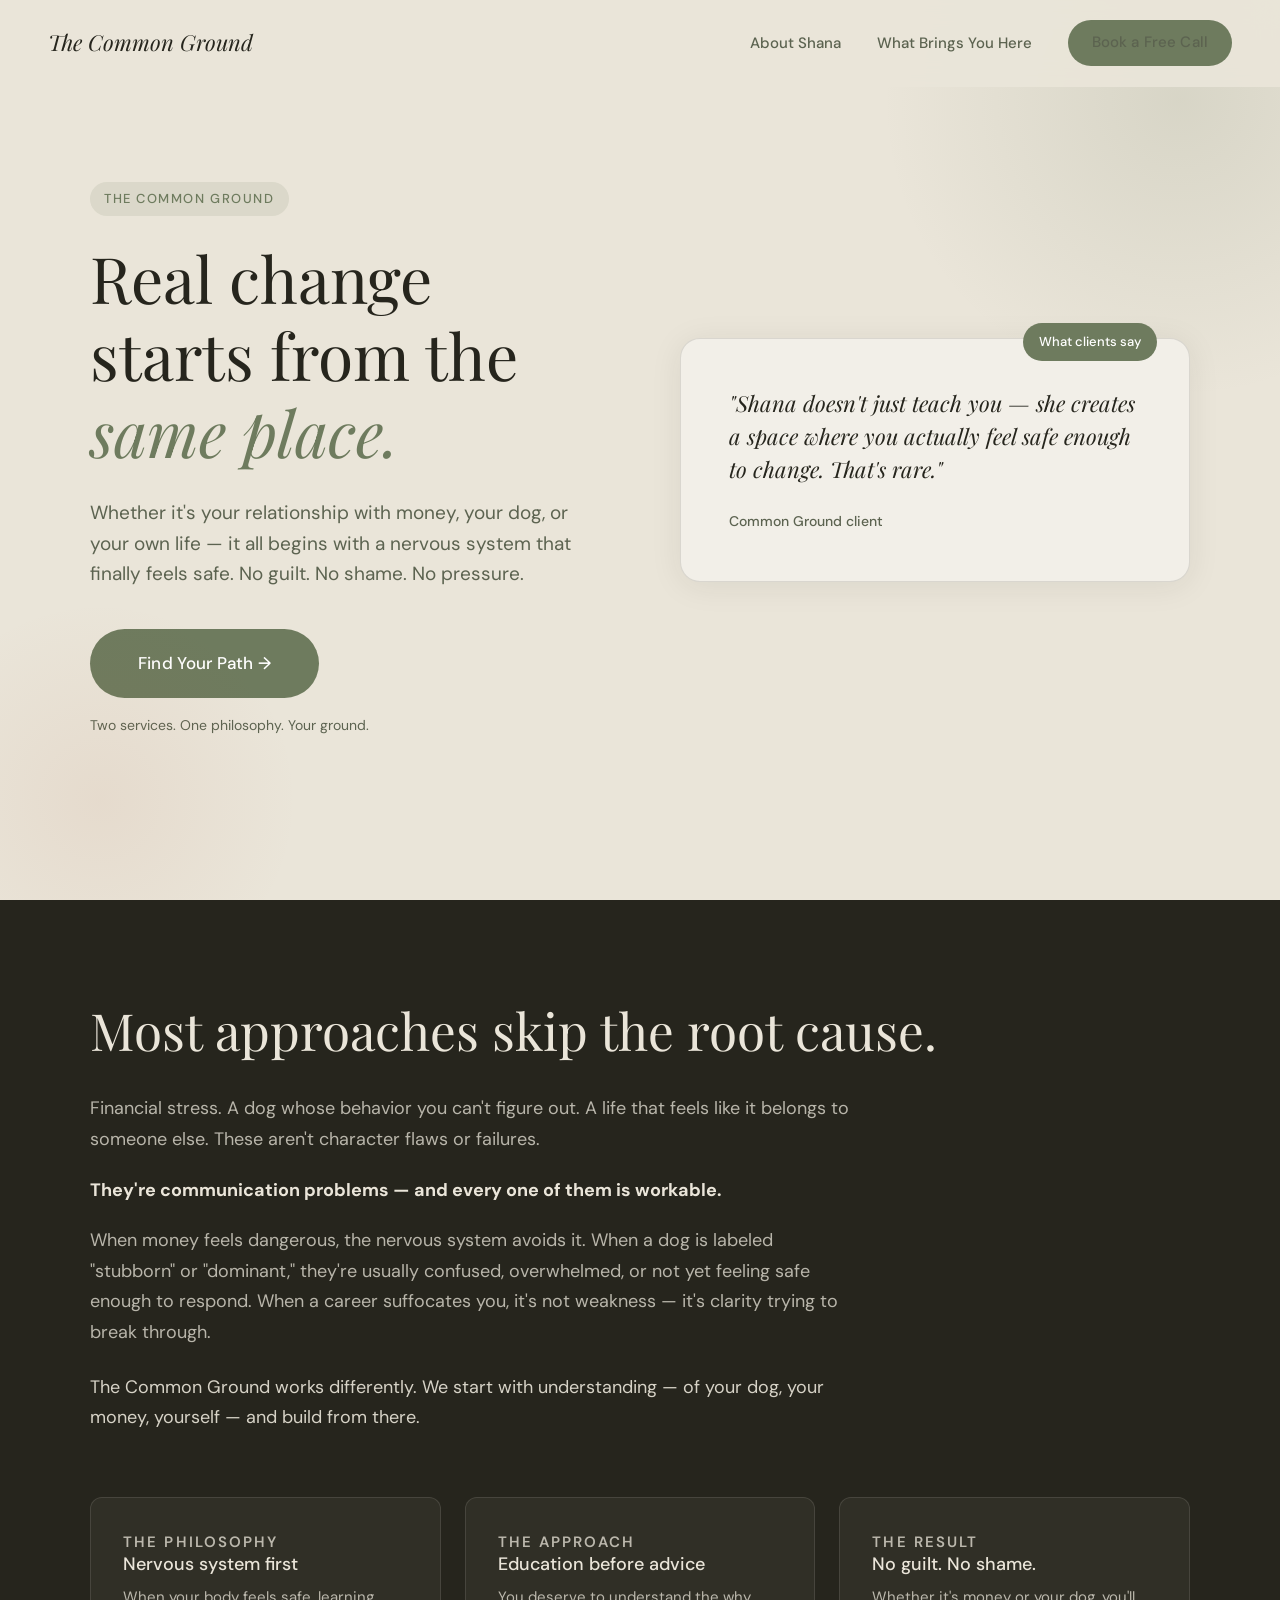
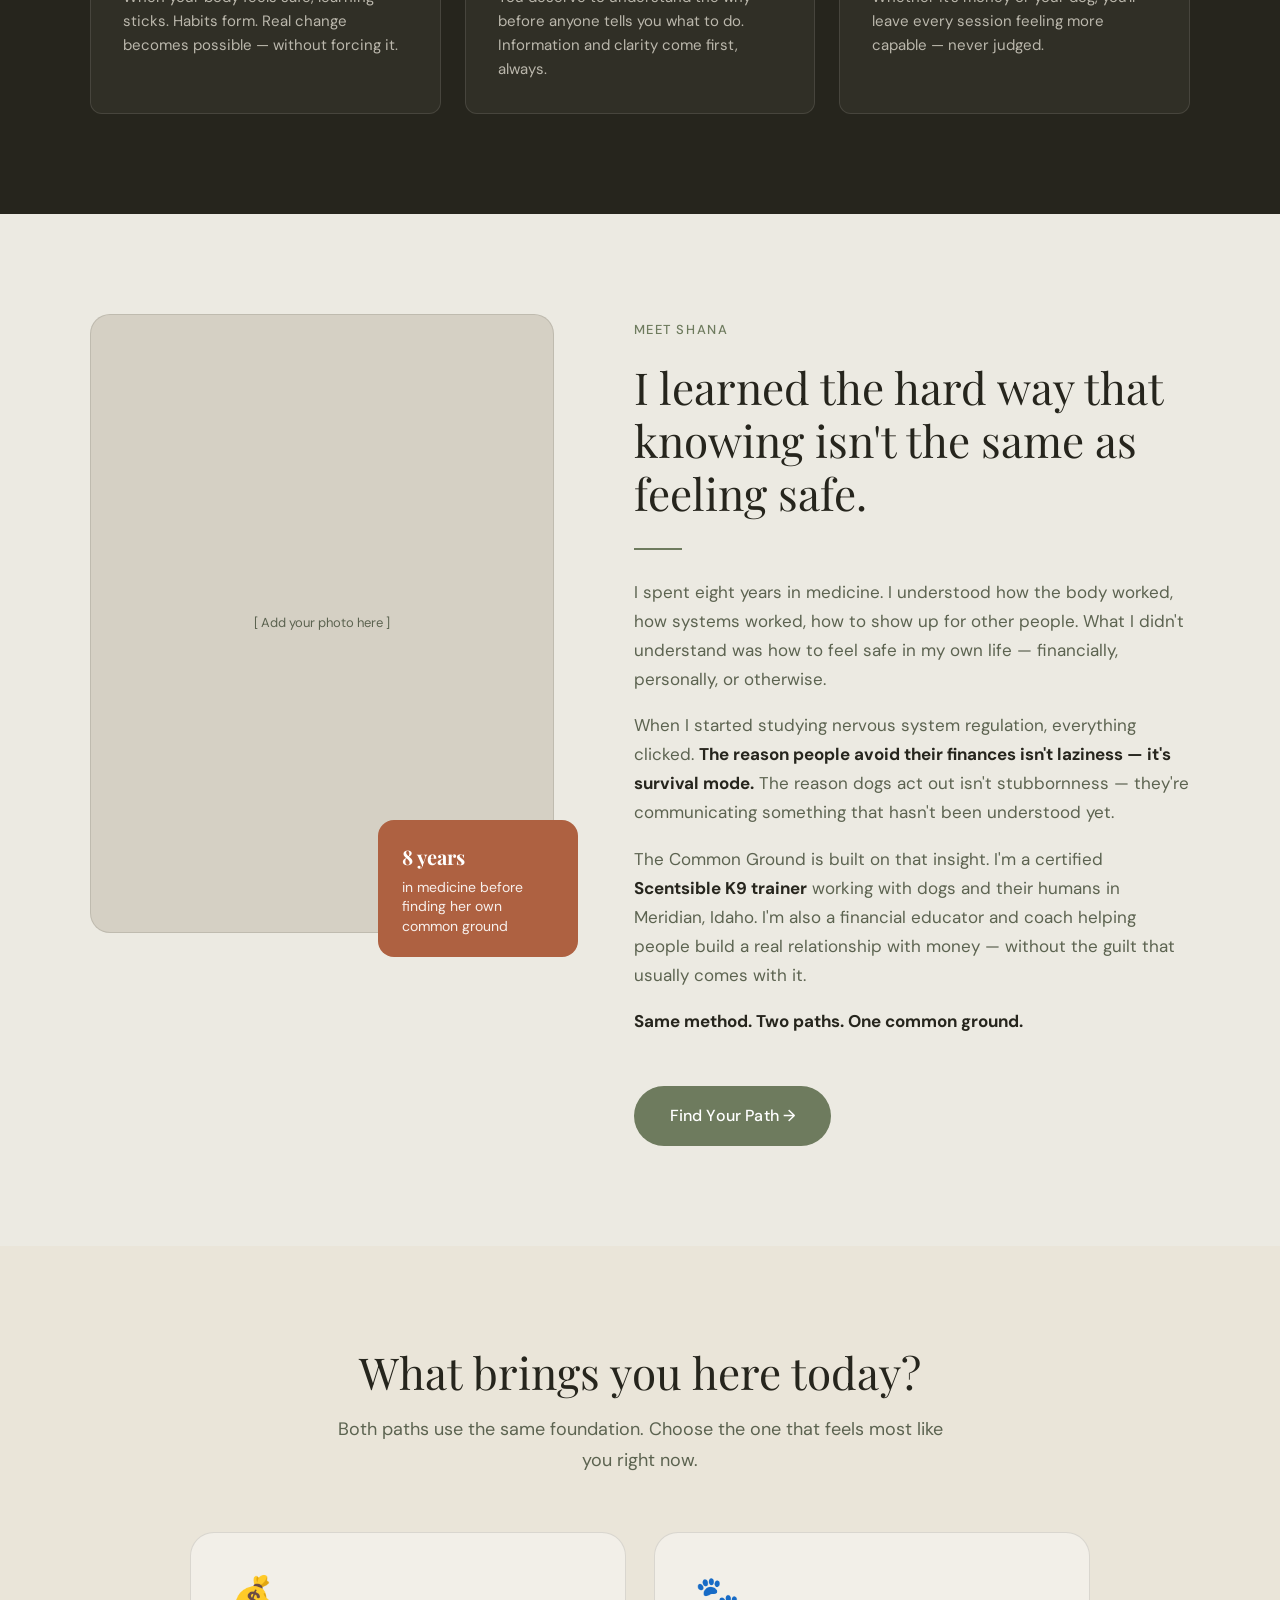
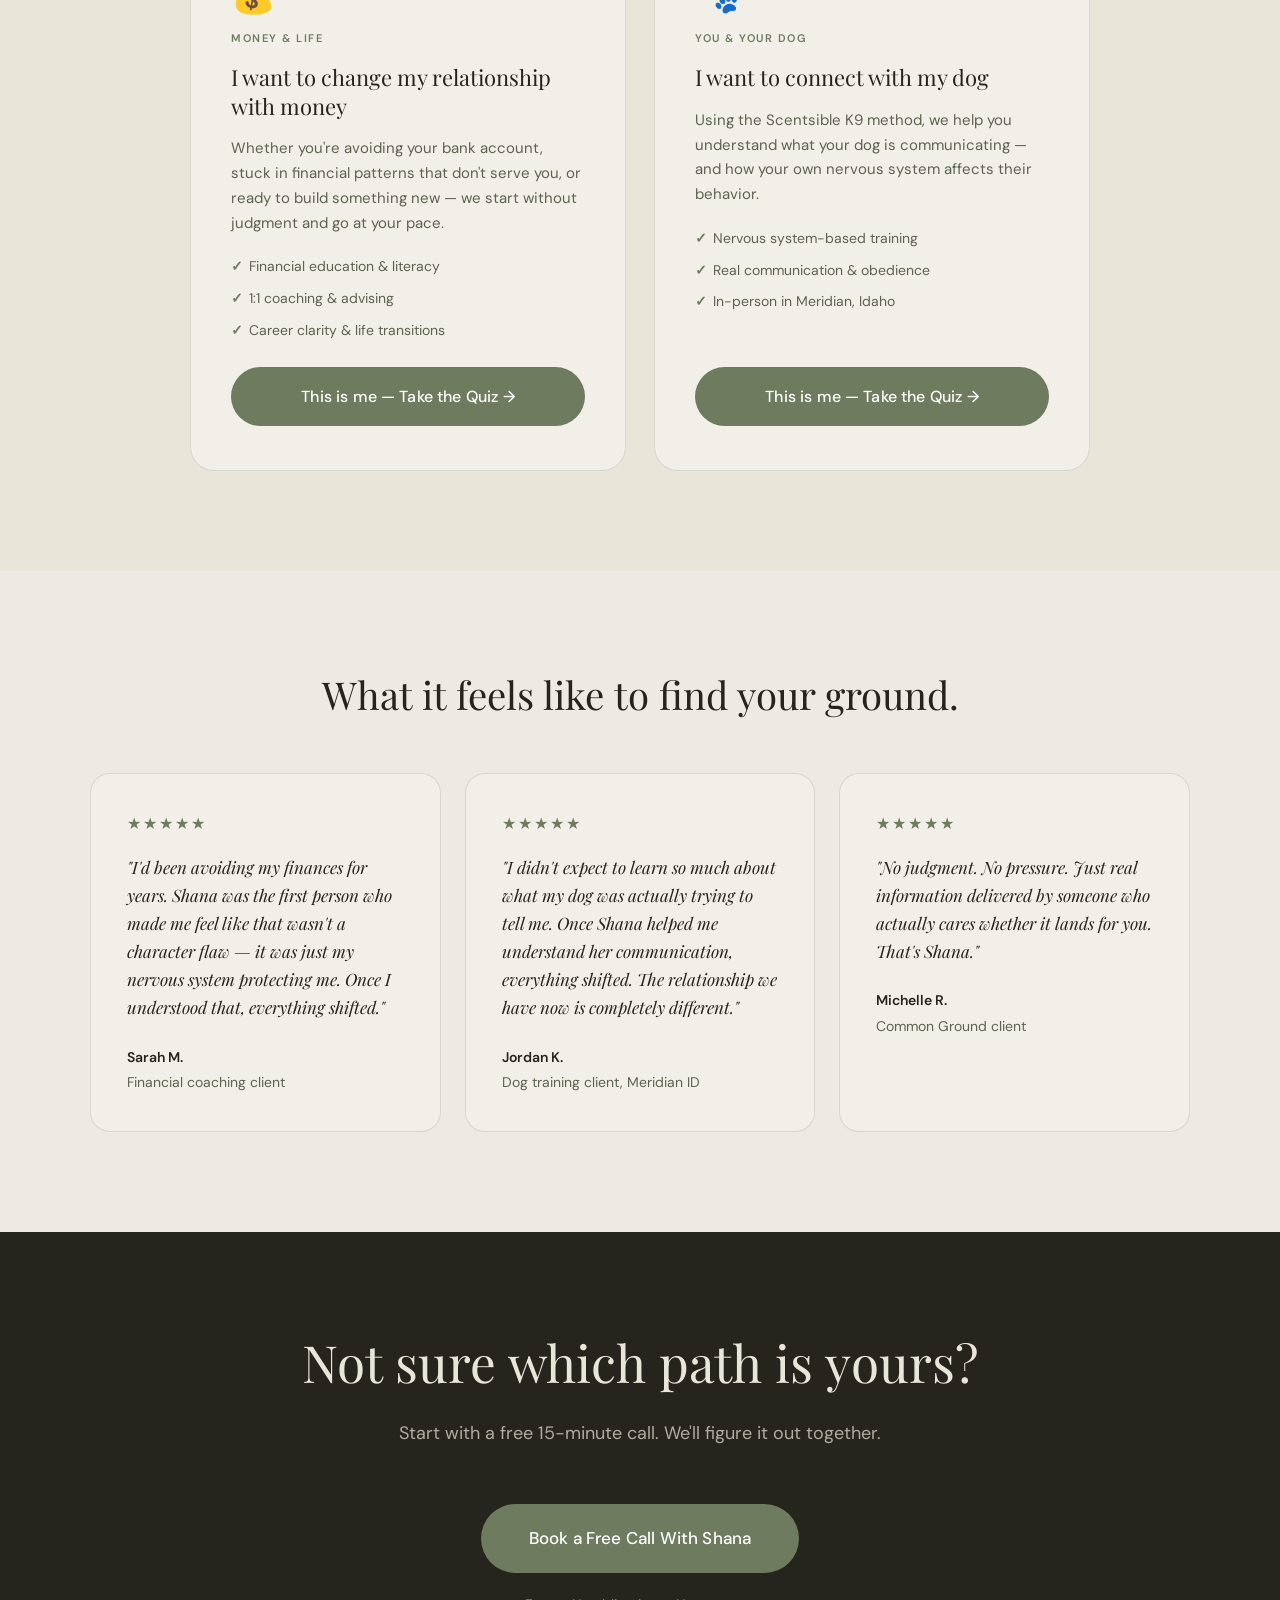
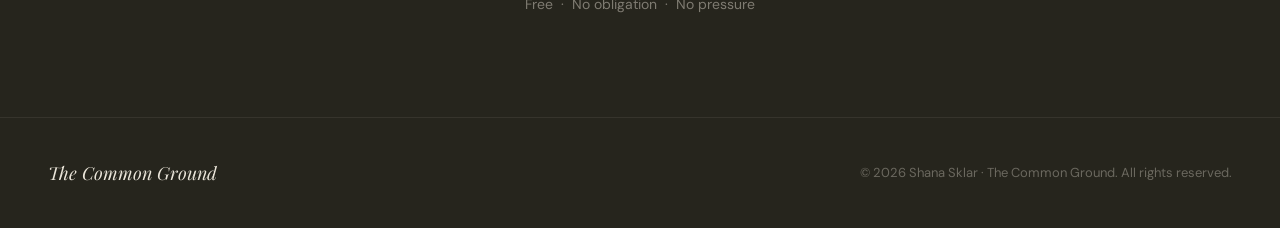
==== commit 34e3805e: "Add files via upload" ====
--- a/index.html
+++ b/index.html
@@ -56,10 +56,10 @@
   <section class="problem">
     <div class="container">
       <h2>Most approaches skip the root cause.</h2>
-      <p>Financial stress. A dog that won't listen. A life that feels like it belongs to someone else. These aren't separate problems — they're all symptoms of the same thing.</p>
-      <p><strong>A nervous system that never learned it was safe.</strong></p>
-      <p>When your body is in survival mode, you avoid your bank account. Your dog feels your tension and mirrors it back. You stay in a career that suffocates you because change feels dangerous.</p>
-      <p style="margin-top:24px; font-size:18px; color:rgba(234,229,217,0.9);">The Common Ground works differently. We start where you are — with safety, not pressure — and build from there.</p>
+      <p>Financial stress. A dog whose behavior you can't figure out. A life that feels like it belongs to someone else. These aren't character flaws or failures.</p>
+      <p><strong>They're communication problems — and every one of them is workable.</strong></p>
+      <p>When money feels dangerous, the nervous system avoids it. When a dog is labeled "stubborn" or "dominant," they're usually confused, overwhelmed, or not yet feeling safe enough to respond. When a career suffocates you, it's not weakness — it's clarity trying to break through.</p>
+      <p style="margin-top:24px; font-size:18px; color:rgba(234,229,217,0.9);">The Common Ground works differently. We start with understanding — of your dog, your money, yourself — and build from there.</p>
 
       <div class="problem-pillars">
         <div class="pillar">
@@ -106,7 +106,7 @@
 
           <p>I spent eight years in medicine. I understood how the body worked, how systems worked, how to show up for other people. What I didn't understand was how to feel safe in my own life — financially, personally, or otherwise.</p>
 
-          <p>When I started studying nervous system regulation, everything clicked. <strong>The reason people avoid their finances isn't laziness — it's survival mode.</strong> The reason dogs act out isn't stubbornness — it's that their human is dysregulated and they feel it.</p>
+          <p>When I started studying nervous system regulation, everything clicked. <strong>The reason people avoid their finances isn't laziness — it's survival mode.</strong> The reason dogs act out isn't stubbornness — they're communicating something that hasn't been understood yet.</p>
 
           <p>The Common Ground is built on that insight. I'm a certified <strong>Scentsible K9 trainer</strong> working with dogs and their humans in Meridian, Idaho. I'm also a financial educator and coach helping people build a real relationship with money — without the guilt that usually comes with it.</p>
 
@@ -187,7 +187,7 @@
 
         <div class="testimonial-card">
           <div class="testimonial-stars">★★★★★</div>
-          <blockquote>"I didn't expect dog training to teach me something about myself. Shana helped me see how my own anxiety was affecting my dog. We both changed."</blockquote>
+          <blockquote>"I didn't expect to learn so much about what my dog was actually trying to tell me. Once Shana helped me understand her communication, everything shifted. The relationship we have now is completely different."</blockquote>
           <div class="testimonial-author">
             Jordan K.
             <span>Dog training client, Meridian ID</span>
